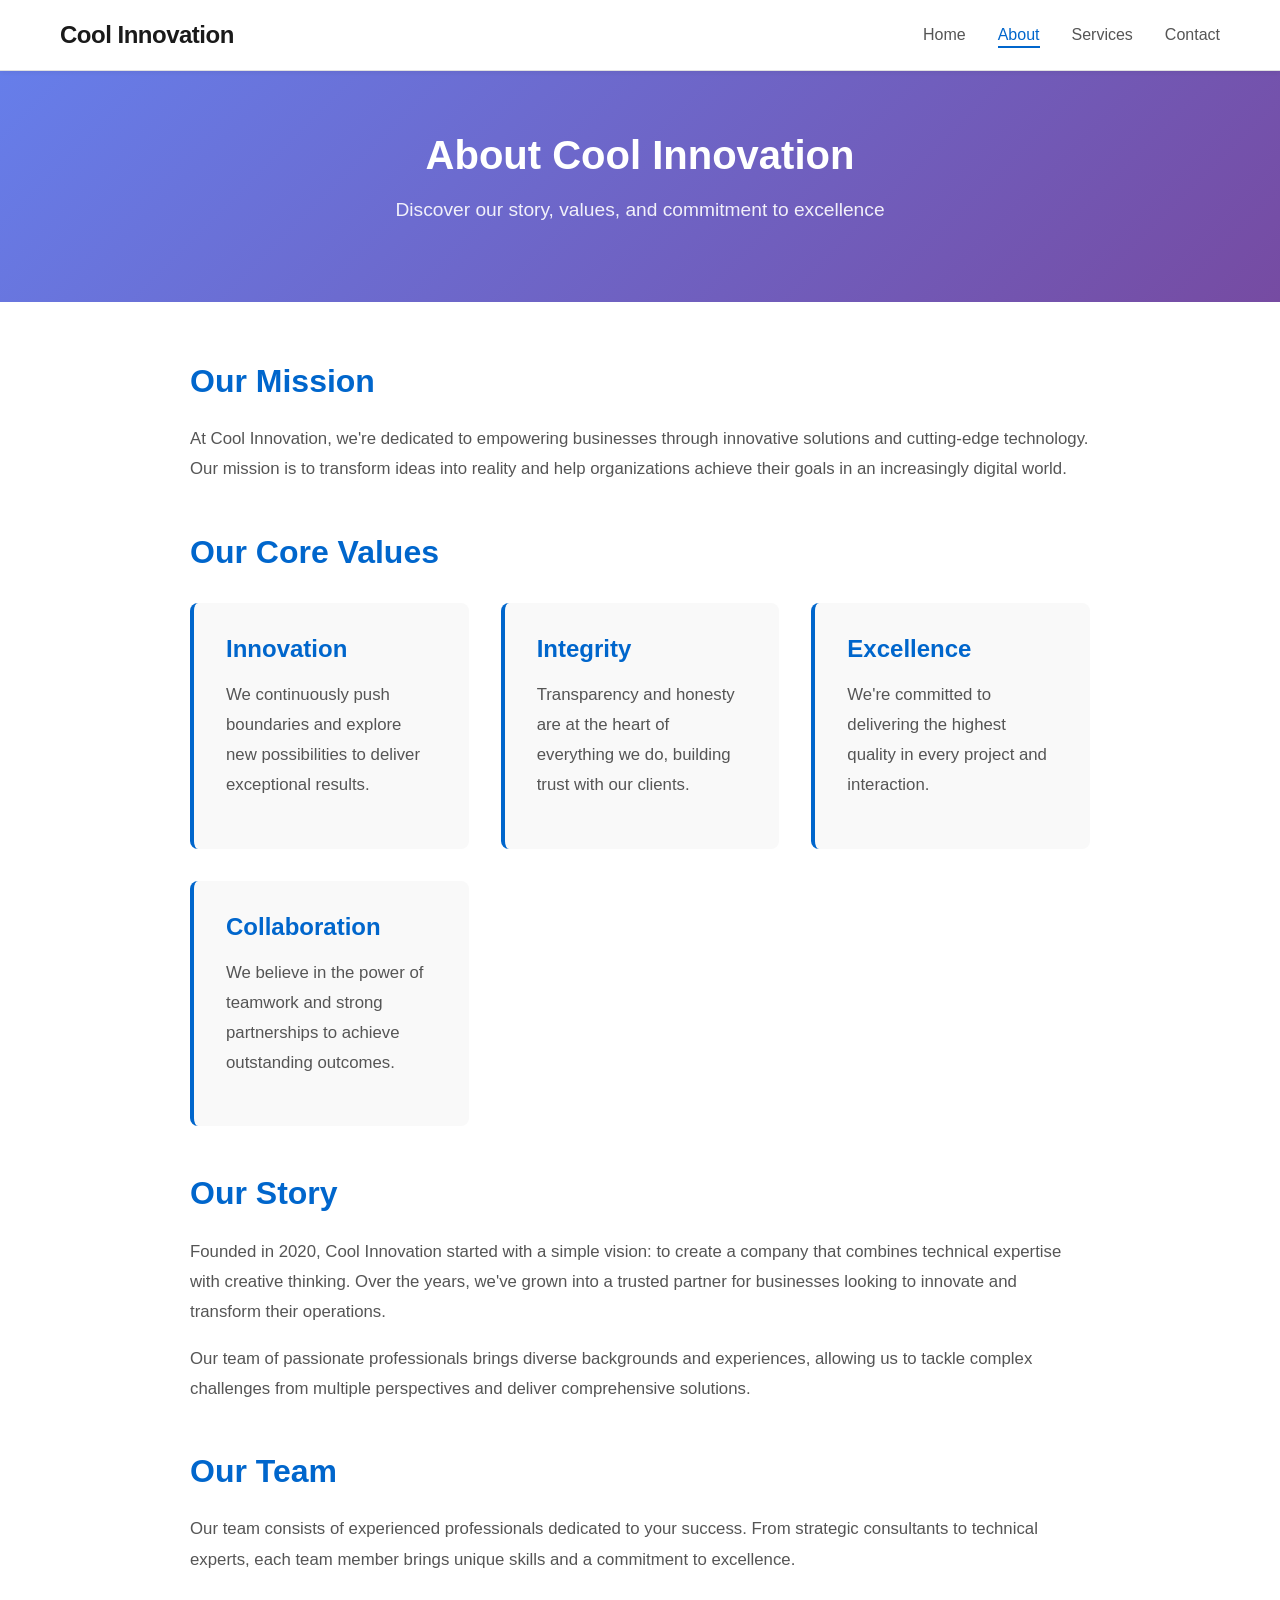
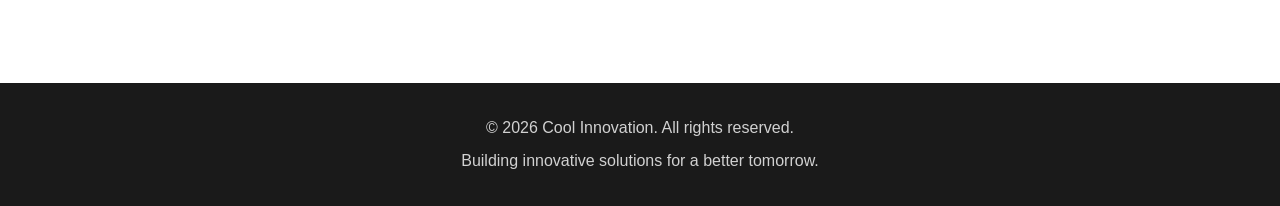
==== about.html @ 70371b1a "Initial commit: Add Cool Innovation static website" ====
<!DOCTYPE html>
<html lang="en">
<head>
    <meta charset="UTF-8">
    <meta name="viewport" content="width=device-width, initial-scale=1.0">
    <meta name="description" content="Learn more about Cool Innovation and our mission to drive business transformation">
    <title>About Us - Cool Innovation</title>
    <link rel="stylesheet" href="style.css">
</head>
<body>
    <!-- Navigation Header -->
    <header class="header">
        <nav class="navbar">
            <div class="nav-container">
                <div class="logo">
                    <a href="index.html">Cool Innovation</a>
                </div>
                <ul class="nav-links">
                    <li><a href="index.html">Home</a></li>
                    <li><a href="about.html" class="active">About</a></li>
                    <li><a href="services.html">Services</a></li>
                    <li><a href="contact.html">Contact</a></li>
                </ul>
            </div>
        </nav>
    </header>

    <!-- Main Content -->
    <main>
        <!-- Page Header -->
        <section class="page-header">
            <div class="container">
                <h1>About Cool Innovation</h1>
                <p>Discover our story, values, and commitment to excellence</p>
            </div>
        </section>

        <!-- About Content -->
        <section class="about-content">
            <div class="container">
                <!-- Mission Section -->
                <div class="about-section">
                    <h2>Our Mission</h2>
                    <p>At Cool Innovation, we're dedicated to empowering businesses through innovative solutions and cutting-edge technology. Our mission is to transform ideas into reality and help organizations achieve their goals in an increasingly digital world.</p>
                </div>

                <!-- Values Section -->
                <div class="about-section">
                    <h2>Our Core Values</h2>
                    <div class="values-grid">
                        <div class="value-item">
                            <h3>Innovation</h3>
                            <p>We continuously push boundaries and explore new possibilities to deliver exceptional results.</p>
                        </div>
                        <div class="value-item">
                            <h3>Integrity</h3>
                            <p>Transparency and honesty are at the heart of everything we do, building trust with our clients.</p>
                        </div>
                        <div class="value-item">
                            <h3>Excellence</h3>
                            <p>We're committed to delivering the highest quality in every project and interaction.</p>
                        </div>
                        <div class="value-item">
                            <h3>Collaboration</h3>
                            <p>We believe in the power of teamwork and strong partnerships to achieve outstanding outcomes.</p>
                        </div>
                    </div>
                </div>

                <!-- History Section -->
                <div class="about-section">
                    <h2>Our Story</h2>
                    <p>Founded in 2020, Cool Innovation started with a simple vision: to create a company that combines technical expertise with creative thinking. Over the years, we've grown into a trusted partner for businesses looking to innovate and transform their operations.</p>
                    <p>Our team of passionate professionals brings diverse backgrounds and experiences, allowing us to tackle complex challenges from multiple perspectives and deliver comprehensive solutions.</p>
                </div>

                <!-- Team Section -->
                <div class="about-section">
                    <h2>Our Team</h2>
                    <p>Our team consists of experienced professionals dedicated to your success. From strategic consultants to technical experts, each team member brings unique skills and a commitment to excellence.</p>
                </div>
            </div>
        </section>
    </main>

    <!-- Footer -->
    <footer class="footer">
        <div class="container">
            <p>&copy; 2026 Cool Innovation. All rights reserved.</p>
            <p>Building innovative solutions for a better tomorrow.</p>
        </div>
    </footer>
</body>
</html>
---- style.css ----
/* 
   ===================================
   Cool Innovation - Main Stylesheet
   ===================================
   A clean, minimal design for production-ready business website
   Last Updated: 2026
*/

/* ==================== */
/* 1. RESET & BASE      */
/* ==================== */

* {
    margin: 0;
    padding: 0;
    box-sizing: border-box;
}

html {
    scroll-behavior: smooth;
}

body {
    font-family: 'Segoe UI', Tahoma, Geneva, Verdana, sans-serif;
    line-height: 1.6;
    color: #333;
    background-color: #ffffff;
}

/* ==================== */
/* 2. TYPOGRAPHY        */
/* ==================== */

h1, h2, h3, h4, h5, h6 {
    font-weight: 600;
    line-height: 1.2;
    margin-bottom: 1rem;
    color: #1a1a1a;
}

h1 {
    font-size: 2.5rem;
}

h2 {
    font-size: 2rem;
}

h3 {
    font-size: 1.5rem;
}

p {
    margin-bottom: 1rem;
    color: #555;
}

a {
    color: #0066cc;
    text-decoration: none;
    transition: color 0.3s ease;
}

a:hover {
    color: #0052a3;
    text-decoration: underline;
}

/* ==================== */
/* 3. LAYOUT UTILITIES  */
/* ==================== */

.container {
    max-width: 1200px;
    margin: 0 auto;
    padding: 0 20px;
}

/* ==================== */
/* 4. HEADER & NAV      */
/* ==================== */

.header {
    background-color: #ffffff;
    border-bottom: 1px solid #e0e0e0;
    position: sticky;
    top: 0;
    z-index: 100;
    box-shadow: 0 2px 4px rgba(0, 0, 0, 0.05);
}

.navbar {
    padding: 0;
}

.nav-container {
    max-width: 1200px;
    margin: 0 auto;
    padding: 0 20px;
    display: flex;
    justify-content: space-between;
    align-items: center;
    height: 70px;
}

.logo a {
    font-size: 1.5rem;
    font-weight: 700;
    color: #1a1a1a;
    letter-spacing: -0.5px;
}

.logo a:hover {
    color: #0066cc;
    text-decoration: none;
}

.nav-links {
    display: flex;
    list-style: none;
    gap: 2rem;
}

.nav-links a {
    font-size: 1rem;
    color: #555;
    font-weight: 500;
    position: relative;
    transition: color 0.3s ease;
}

.nav-links a:hover,
.nav-links a.active {
    color: #0066cc;
}

.nav-links a.active::after {
    content: '';
    position: absolute;
    bottom: -5px;
    left: 0;
    width: 100%;
    height: 2px;
    background-color: #0066cc;
}

/* ==================== */
/* 5. HERO SECTION      */
/* ==================== */

.hero {
    background: linear-gradient(135deg, #667eea 0%, #764ba2 100%);
    color: #ffffff;
    padding: 120px 20px;
    text-align: center;
}

.hero-content h1 {
    font-size: 3rem;
    margin-bottom: 1rem;
    color: #ffffff;
}

.hero-content p {
    font-size: 1.25rem;
    margin-bottom: 2rem;
    color: rgba(255, 255, 255, 0.9);
}

/* ==================== */
/* 6. BUTTONS & CTA     */
/* ==================== */

.cta-button {
    display: inline-block;
    padding: 12px 32px;
    background-color: #0066cc;
    color: #ffffff;
    border: none;
    border-radius: 4px;
    font-size: 1rem;
    font-weight: 600;
    cursor: pointer;
    transition: all 0.3s ease;
    text-decoration: none;
}

.cta-button:hover {
    background-color: #0052a3;
    transform: translateY(-2px);
    box-shadow: 0 4px 12px rgba(0, 102, 204, 0.3);
    text-decoration: none;
}

.cta-button.secondary {
    background-color: transparent;
    border: 2px solid #0066cc;
    color: #0066cc;
}

.cta-button.secondary:hover {
    background-color: #0066cc;
    color: #ffffff;
}

.hero .cta-button {
    background-color: #ffffff;
    color: #667eea;
}

.hero .cta-button:hover {
    background-color: rgba(255, 255, 255, 0.9);
}

/* ==================== */
/* 7. MAIN CONTENT      */
/* ==================== */

main {
    min-height: calc(100vh - 70px - 200px);
}

/* ==================== */
/* 8. FEATURES SECTION  */
/* ==================== */

.features {
    padding: 80px 20px;
    background-color: #f9f9f9;
}

.features .container h2 {
    text-align: center;
    margin-bottom: 3rem;
}

.features-grid {
    display: grid;
    grid-template-columns: repeat(auto-fit, minmax(280px, 1fr));
    gap: 2rem;
}

.feature-card {
    background-color: #ffffff;
    padding: 2rem;
    border-radius: 8px;
    box-shadow: 0 2px 8px rgba(0, 0, 0, 0.1);
    transition: transform 0.3s ease, box-shadow 0.3s ease;
}

.feature-card:hover {
    transform: translateY(-4px);
    box-shadow: 0 4px 16px rgba(0, 0, 0, 0.15);
}

.feature-card h3 {
    color: #0066cc;
    margin-bottom: 1rem;
}

.feature-card p {
    color: #666;
}

/* ==================== */
/* 9. CTA SECTION       */
/* ==================== */

.cta-section {
    background: linear-gradient(135deg, #667eea 0%, #764ba2 100%);
    color: #ffffff;
    padding: 60px 20px;
    text-align: center;
}

.cta-section h2 {
    color: #ffffff;
    margin-bottom: 1rem;
}

.cta-section p {
    color: rgba(255, 255, 255, 0.9);
    margin-bottom: 2rem;
    font-size: 1.1rem;
}

/* ==================== */
/* 10. PAGE HEADER      */
/* ==================== */

.page-header {
    background: linear-gradient(135deg, #667eea 0%, #764ba2 100%);
    color: #ffffff;
    padding: 60px 20px;
    text-align: center;
}

.page-header h1 {
    color: #ffffff;
    font-size: 2.5rem;
    margin-bottom: 1rem;
}

.page-header p {
    color: rgba(255, 255, 255, 0.9);
    font-size: 1.2rem;
}

/* ==================== */
/* 11. ABOUT SECTION    */
/* ==================== */

.about-content {
    padding: 60px 20px;
}

.about-section {
    margin-bottom: 3rem;
    max-width: 900px;
    margin-left: auto;
    margin-right: auto;
}

.about-section h2 {
    color: #0066cc;
    margin-bottom: 1.5rem;
}

.about-section p {
    font-size: 1.05rem;
    line-height: 1.8;
    color: #555;
}

.values-grid {
    display: grid;
    grid-template-columns: repeat(auto-fit, minmax(250px, 1fr));
    gap: 2rem;
    margin-top: 2rem;
}

.value-item {
    background-color: #f9f9f9;
    padding: 2rem;
    border-radius: 8px;
    border-left: 4px solid #0066cc;
}

.value-item h3 {
    color: #0066cc;
    margin-bottom: 1rem;
}

/* ==================== */
/* 12. SERVICES SECTION */
/* ==================== */

.services-content {
    padding: 60px 20px;
}

.services-grid {
    display: grid;
    grid-template-columns: repeat(auto-fit, minmax(320px, 1fr));
    gap: 2rem;
    margin-bottom: 4rem;
}

.service-card {
    background-color: #ffffff;
    border: 1px solid #e0e0e0;
    padding: 2rem;
    border-radius: 8px;
    transition: all 0.3s ease;
}

.service-card:hover {
    border-color: #0066cc;
    box-shadow: 0 4px 16px rgba(0, 102, 204, 0.15);
    transform: translateY(-4px);
}

.service-icon {
    font-size: 3rem;
    margin-bottom: 1rem;
}

.service-card h3 {
    color: #0066cc;
    margin-bottom: 1rem;
}

.service-features {
    list-style: none;
    margin-top: 1rem;
    padding-top: 1rem;
    border-top: 1px solid #e0e0e0;
}

.service-features li {
    padding: 0.5rem 0;
    color: #666;
    position: relative;
    padding-left: 1.5rem;
}

.service-features li::before {
    content: '✓';
    position: absolute;
    left: 0;
    color: #0066cc;
    font-weight: bold;
}

.service-cta {
    text-align: center;
    padding: 3rem 2rem;
    background-color: #f9f9f9;
    border-radius: 8px;
}

.service-cta h2 {
    color: #1a1a1a;
    margin-bottom: 1rem;
}

.service-cta p {
    font-size: 1.1rem;
    color: #666;
    margin-bottom: 2rem;
}

/* ==================== */
/* 13. CONTACT SECTION  */
/* ==================== */

.contact-content {
    padding: 60px 20px;
}

.contact-wrapper {
    display: grid;
    grid-template-columns: 1fr 1fr;
    gap: 3rem;
    max-width: 1000px;
    margin: 0 auto;
}

.contact-info h2,
.contact-form h2 {
    color: #0066cc;
    margin-bottom: 2rem;
}

.info-block {
    margin-bottom: 2rem;
}

.info-block h3 {
    color: #1a1a1a;
    margin-bottom: 0.5rem;
    font-size: 1.1rem;
}

.info-block p {
    color: #555;
}

.info-block a {
    color: #0066cc;
}

/* ==================== */
/* 14. FORM STYLES      */
/* ==================== */

.form-group {
    margin-bottom: 1.5rem;
}

.form-group label {
    display: block;
    margin-bottom: 0.5rem;
    font-weight: 600;
    color: #333;
}

.form-group input,
.form-group textarea {
    width: 100%;
    padding: 12px;
    border: 1px solid #ddd;
    border-radius: 4px;
    font-family: inherit;
    font-size: 1rem;
    transition: border-color 0.3s ease;
}

.form-group input:focus,
.form-group textarea:focus {
    outline: none;
    border-color: #0066cc;
    box-shadow: 0 0 0 3px rgba(0, 102, 204, 0.1);
}

.form-group textarea {
    resize: vertical;
}

.form-note {
    font-size: 0.9rem;
    color: #999;
    margin-top: 1rem;
}

/* ==================== */
/* 15. FOOTER           */
/* ==================== */

.footer {
    background-color: #1a1a1a;
    color: #ffffff;
    text-align: center;
    padding: 2rem;
    margin-top: auto;
}

.footer p {
    color: rgba(255, 255, 255, 0.8);
    margin-bottom: 0.5rem;
}

.footer p:last-child {
    margin-bottom: 0;
}

/* ==================== */
/* 16. RESPONSIVE       */
/* ==================== */

@media (max-width: 768px) {
    h1 {
        font-size: 2rem;
    }

    h2 {
        font-size: 1.5rem;
    }

    .nav-links {
        gap: 1rem;
    }

    .nav-links a {
        font-size: 0.9rem;
    }

    .hero-content h1 {
        font-size: 2rem;
    }

    .hero-content p {
        font-size: 1rem;
    }

    .contact-wrapper {
        grid-template-columns: 1fr;
    }

    .page-header h1 {
        font-size: 1.8rem;
    }

    .hero {
        padding: 80px 20px;
    }

    .features,
    .services-content,
    .about-content,
    .contact-content {
        padding: 40px 20px;
    }
}

@media (max-width: 480px) {
    .nav-container {
        height: auto;
        flex-direction: column;
        gap: 1rem;
        padding: 10px 20px;
    }

    .nav-links {
        flex-wrap: wrap;
        justify-content: center;
        gap: 0.8rem;
    }

    .nav-links a {
        font-size: 0.85rem;
    }

    h1 {
        font-size: 1.5rem;
    }

    h2 {
        font-size: 1.25rem;
    }

    .hero-content h1 {
        font-size: 1.5rem;
    }

    .hero-content p {
        font-size: 0.9rem;
    }

    .features-grid,
    .services-grid,
    .values-grid {
        grid-template-columns: 1fr;
    }

    .cta-button {
        display: inline-block;
        padding: 10px 20px;
        font-size: 0.9rem;
    }
}

/* ==================== */
/* 17. ACCESSIBILITY    */
/* ==================== */

@media (prefers-reduced-motion: reduce) {
    * {
        animation-duration: 0.01ms !important;
        animation-iteration-count: 1 !important;
        transition-duration: 0.01ms !important;
    }
}

/* High contrast mode support */
@media (prefers-contrast: more) {
    .feature-card,
    .service-card {
        border: 2px solid #1a1a1a;
    }
}
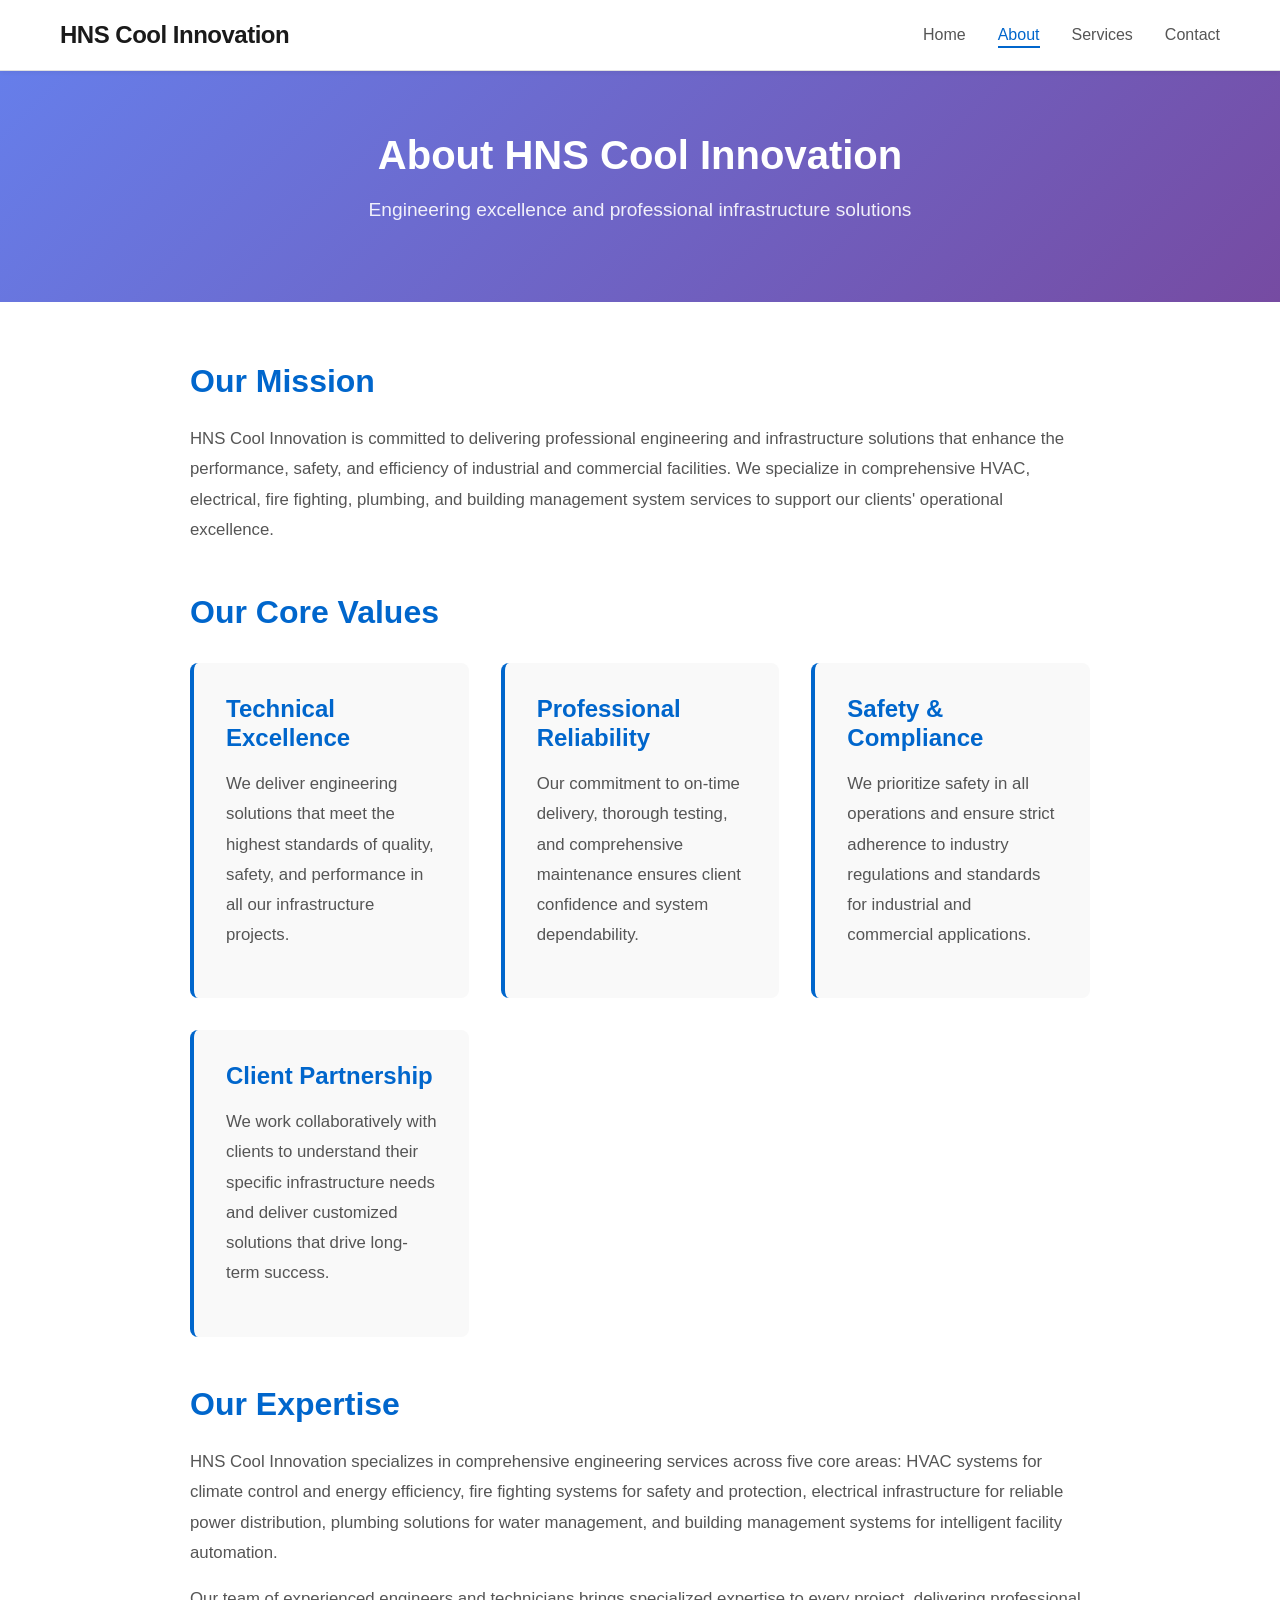
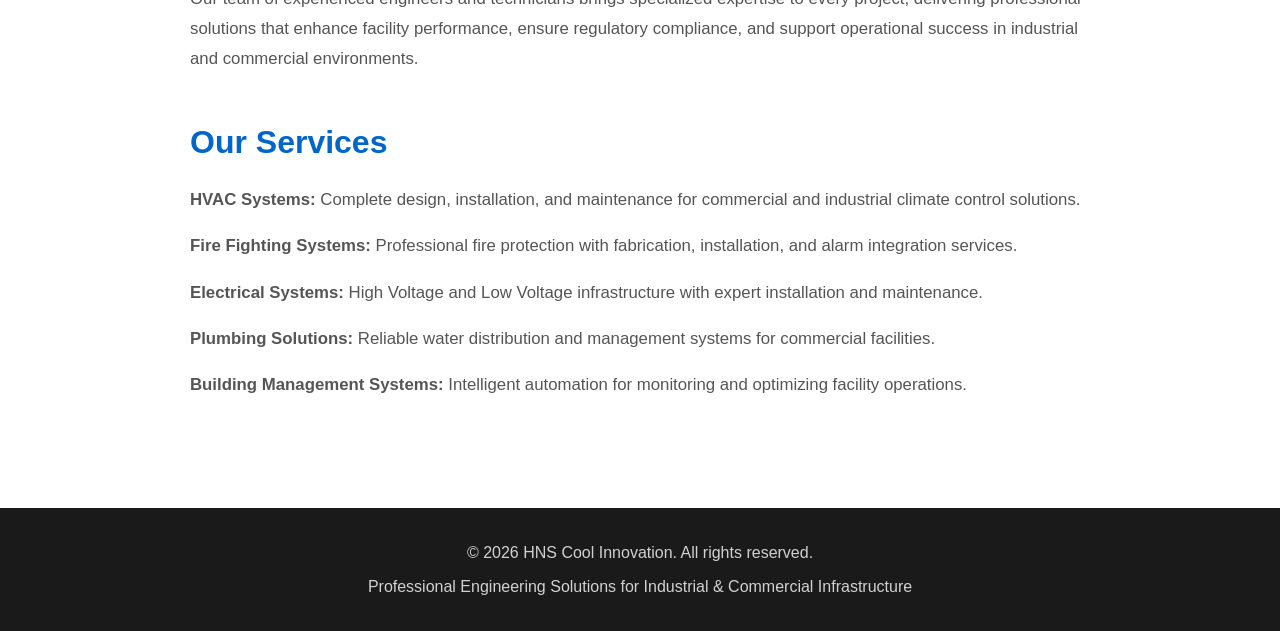
==== commit 1e7618d1: "Update: Rebrand to HNS Cool Innovation with professional engineering services - Update all pages wit" ====
--- a/about.html
+++ b/about.html
@@ -3,8 +3,8 @@
 <head>
     <meta charset="UTF-8">
     <meta name="viewport" content="width=device-width, initial-scale=1.0">
-    <meta name="description" content="Learn more about Cool Innovation and our mission to drive business transformation">
-    <title>About Us - Cool Innovation</title>
+    <meta name="description" content="Learn more about HNS Cool Innovation - Engineering expertise in HVAC, electrical, fire fighting, plumbing, and building management systems">
+    <title>About HNS Cool Innovation</title>
     <link rel="stylesheet" href="style.css">
 </head>
 <body>
@@ -13,7 +13,7 @@
         <nav class="navbar">
             <div class="nav-container">
                 <div class="logo">
-                    <a href="index.html">Cool Innovation</a>
+                    <a href="index.html">HNS Cool Innovation</a>
                 </div>
                 <ul class="nav-links">
                     <li><a href="index.html">Home</a></li>
@@ -30,8 +30,8 @@
         <!-- Page Header -->
         <section class="page-header">
             <div class="container">
-                <h1>About Cool Innovation</h1>
-                <p>Discover our story, values, and commitment to excellence</p>
+                <h1>About HNS Cool Innovation</h1>
+                <p>Engineering excellence and professional infrastructure solutions</p>
             </div>
         </section>
 
@@ -41,7 +41,7 @@
                 <!-- Mission Section -->
                 <div class="about-section">
                     <h2>Our Mission</h2>
-                    <p>At Cool Innovation, we're dedicated to empowering businesses through innovative solutions and cutting-edge technology. Our mission is to transform ideas into reality and help organizations achieve their goals in an increasingly digital world.</p>
+                    <p>HNS Cool Innovation is committed to delivering professional engineering and infrastructure solutions that enhance the performance, safety, and efficiency of industrial and commercial facilities. We specialize in comprehensive HVAC, electrical, fire fighting, plumbing, and building management system services to support our clients' operational excellence.</p>
                 </div>
 
                 <!-- Values Section -->
@@ -49,35 +49,39 @@
                     <h2>Our Core Values</h2>
                     <div class="values-grid">
                         <div class="value-item">
-                            <h3>Innovation</h3>
-                            <p>We continuously push boundaries and explore new possibilities to deliver exceptional results.</p>
+                            <h3>Technical Excellence</h3>
+                            <p>We deliver engineering solutions that meet the highest standards of quality, safety, and performance in all our infrastructure projects.</p>
                         </div>
                         <div class="value-item">
-                            <h3>Integrity</h3>
-                            <p>Transparency and honesty are at the heart of everything we do, building trust with our clients.</p>
+                            <h3>Professional Reliability</h3>
+                            <p>Our commitment to on-time delivery, thorough testing, and comprehensive maintenance ensures client confidence and system dependability.</p>
                         </div>
                         <div class="value-item">
-                            <h3>Excellence</h3>
-                            <p>We're committed to delivering the highest quality in every project and interaction.</p>
+                            <h3>Safety & Compliance</h3>
+                            <p>We prioritize safety in all operations and ensure strict adherence to industry regulations and standards for industrial and commercial applications.</p>
                         </div>
                         <div class="value-item">
-                            <h3>Collaboration</h3>
-                            <p>We believe in the power of teamwork and strong partnerships to achieve outstanding outcomes.</p>
+                            <h3>Client Partnership</h3>
+                            <p>We work collaboratively with clients to understand their specific infrastructure needs and deliver customized solutions that drive long-term success.</p>
                         </div>
                     </div>
                 </div>
 
                 <!-- History Section -->
                 <div class="about-section">
-                    <h2>Our Story</h2>
-                    <p>Founded in 2020, Cool Innovation started with a simple vision: to create a company that combines technical expertise with creative thinking. Over the years, we've grown into a trusted partner for businesses looking to innovate and transform their operations.</p>
-                    <p>Our team of passionate professionals brings diverse backgrounds and experiences, allowing us to tackle complex challenges from multiple perspectives and deliver comprehensive solutions.</p>
+                    <h2>Our Expertise</h2>
+                    <p>HNS Cool Innovation specializes in comprehensive engineering services across five core areas: HVAC systems for climate control and energy efficiency, fire fighting systems for safety and protection, electrical infrastructure for reliable power distribution, plumbing solutions for water management, and building management systems for intelligent facility automation.</p>
+                    <p>Our team of experienced engineers and technicians brings specialized expertise to every project, delivering professional solutions that enhance facility performance, ensure regulatory compliance, and support operational success in industrial and commercial environments.</p>
                 </div>
 
                 <!-- Team Section -->
                 <div class="about-section">
-                    <h2>Our Team</h2>
-                    <p>Our team consists of experienced professionals dedicated to your success. From strategic consultants to technical experts, each team member brings unique skills and a commitment to excellence.</p>
+                    <h2>Our Services</h2>
+                    <p><strong>HVAC Systems:</strong> Complete design, installation, and maintenance for commercial and industrial climate control solutions.</p>
+                    <p><strong>Fire Fighting Systems:</strong> Professional fire protection with fabrication, installation, and alarm integration services.</p>
+                    <p><strong>Electrical Systems:</strong> High Voltage and Low Voltage infrastructure with expert installation and maintenance.</p>
+                    <p><strong>Plumbing Solutions:</strong> Reliable water distribution and management systems for commercial facilities.</p>
+                    <p><strong>Building Management Systems:</strong> Intelligent automation for monitoring and optimizing facility operations.</p>
                 </div>
             </div>
         </section>
@@ -86,8 +90,8 @@
     <!-- Footer -->
     <footer class="footer">
         <div class="container">
-            <p>&copy; 2026 Cool Innovation. All rights reserved.</p>
-            <p>Building innovative solutions for a better tomorrow.</p>
+            <p>&copy; 2026 HNS Cool Innovation. All rights reserved.</p>
+            <p>Professional Engineering Solutions for Industrial & Commercial Infrastructure</p>
         </div>
     </footer>
 </body>
--- a/style.css
+++ b/style.css
@@ -260,6 +260,72 @@
 
 .feature-card p {
     color: #666;
+}
+
+/* ==================== */
+/* 8b. SERVICES PREVIEW */
+/* ==================== */
+
+.services-preview {
+    padding: 80px 20px;
+    background-color: #ffffff;
+}
+
+.services-preview .container h2 {
+    text-align: center;
+    color: #0066cc;
+    margin-bottom: 0.5rem;
+}
+
+.section-intro {
+    text-align: center;
+    color: #666;
+    font-size: 1.1rem;
+    margin-bottom: 3rem !important;
+}
+
+.services-preview-grid {
+    display: grid;
+    grid-template-columns: repeat(auto-fit, minmax(250px, 1fr));
+    gap: 1.5rem;
+    margin-bottom: 2rem;
+}
+
+.service-preview-card {
+    background-color: #f9f9f9;
+    padding: 1.5rem;
+    border-radius: 8px;
+    text-align: center;
+    border: 1px solid #e0e0e0;
+    transition: all 0.3s ease;
+}
+
+.service-preview-card:hover {
+    border-color: #0066cc;
+    transform: translateY(-4px);
+    box-shadow: 0 4px 12px rgba(0, 102, 204, 0.1);
+}
+
+.service-preview-icon {
+    font-size: 2.5rem;
+    margin-bottom: 1rem;
+}
+
+.service-preview-card h3 {
+    color: #0066cc;
+    margin-bottom: 0.5rem;
+    font-size: 1.2rem;
+}
+
+.service-preview-card p {
+    color: #666;
+    font-size: 0.95rem;
+    margin-bottom: 0;
+}
+
+.services-preview-cta {
+    text-align: center;
+    margin-top: 2rem;
 }
 
 /* ==================== */
@@ -577,9 +643,14 @@
 
     .features,
     .services-content,
+    .services-preview,
     .about-content,
     .contact-content {
         padding: 40px 20px;
+    }
+
+    .services-preview-grid {
+        grid-template-columns: repeat(auto-fit, minmax(200px, 1fr));
     }
 }
 
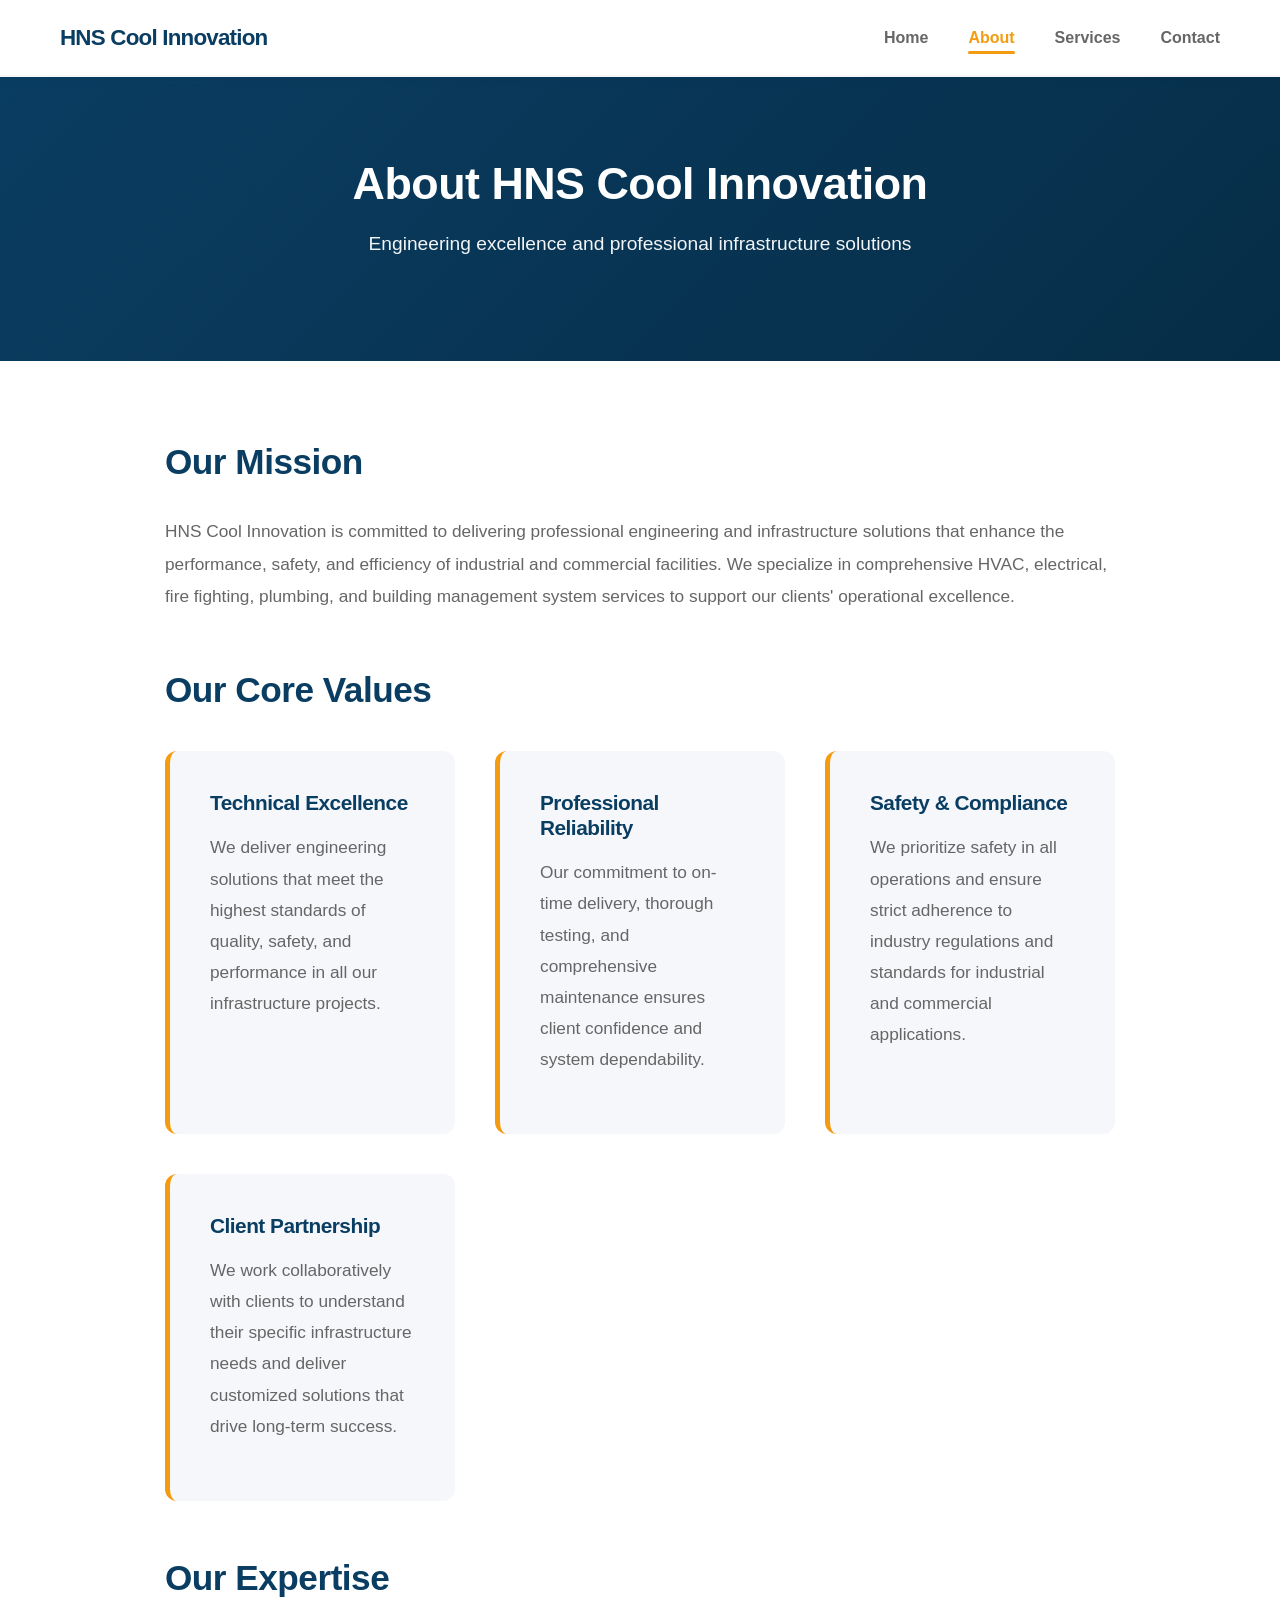
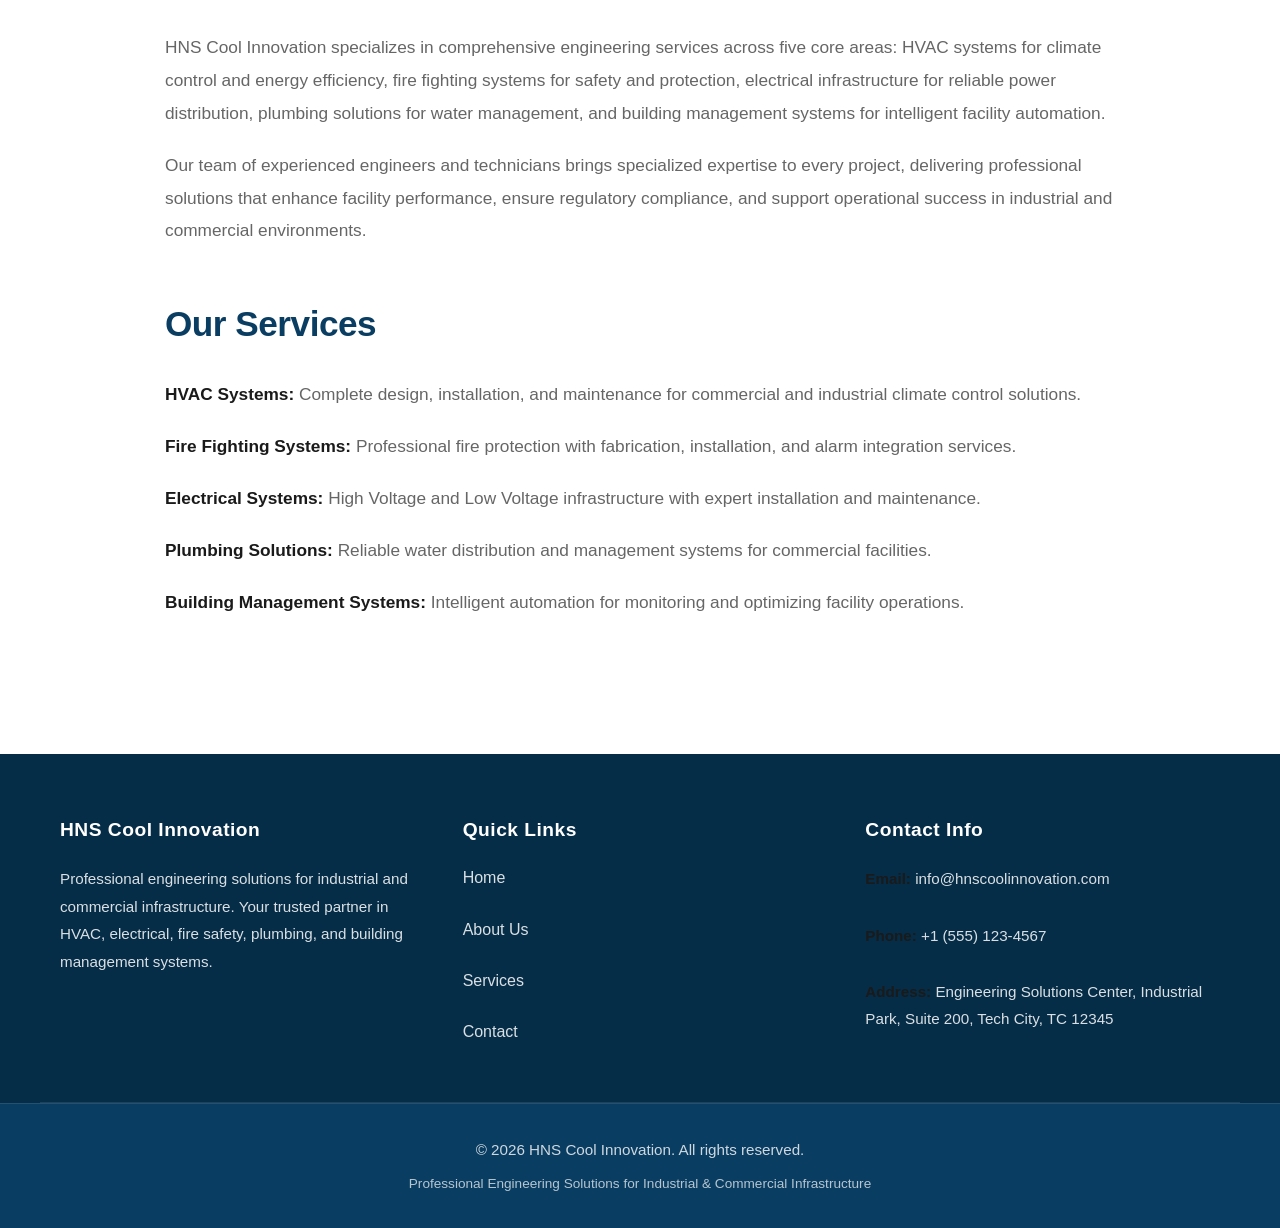
==== commit 43cc0d36: "UI/UX Polish: Transform to premium design with new color palette, improved typography, consistent ca" ====
--- a/about.html
+++ b/about.html
@@ -90,6 +90,27 @@
     <!-- Footer -->
     <footer class="footer">
         <div class="container">
+            <div class="footer-section">
+                <h3>HNS Cool Innovation</h3>
+                <p>Professional engineering solutions for industrial and commercial infrastructure. Your trusted partner in HVAC, electrical, fire safety, plumbing, and building management systems.</p>
+            </div>
+            <div class="footer-section">
+                <h3>Quick Links</h3>
+                <ul class="footer-links">
+                    <li><a href="index.html">Home</a></li>
+                    <li><a href="about.html">About Us</a></li>
+                    <li><a href="services.html">Services</a></li>
+                    <li><a href="contact.html">Contact</a></li>
+                </ul>
+            </div>
+            <div class="footer-section">
+                <h3>Contact Info</h3>
+                <p><strong>Email:</strong> <a href="mailto:info@hnscoolinnovation.com">info@hnscoolinnovation.com</a></p>
+                <p><strong>Phone:</strong> <a href="tel:+1-555-123-4567">+1 (555) 123-4567</a></p>
+                <p><strong>Address:</strong> Engineering Solutions Center, Industrial Park, Suite 200, Tech City, TC 12345</p>
+            </div>
+        </div>
+        <div class="footer-bottom">
             <p>&copy; 2026 HNS Cool Innovation. All rights reserved.</p>
             <p>Professional Engineering Solutions for Industrial & Commercial Infrastructure</p>
         </div>
--- a/style.css
+++ b/style.css
@@ -1,10 +1,37 @@
 /* 
    ===================================
-   Cool Innovation - Main Stylesheet
+   HNS Cool Innovation - Main Stylesheet
    ===================================
-   A clean, minimal design for production-ready business website
+   Premium design for professional engineering company
    Last Updated: 2026
+   
+   COLOR PALETTE:
+   - Primary: Deep Blue (#0A3D62)
+   - Secondary: Light Gray (#F5F7FA)
+   - Accent: Orange (#F39C12)
+   - Text: Dark (#1A1A1A)
+   - Muted: (#666666)
 */
+
+/* ==================== */
+/* 1. CSS VARIABLES     */
+/* ==================== */
+
+:root {
+    --primary: #0A3D62;
+    --primary-light: #0D5290;
+    --primary-dark: #062D47;
+    --secondary: #F5F7FA;
+    --accent: #F39C12;
+    --accent-dark: #E67E22;
+    --text-dark: #1A1A1A;
+    --text-muted: #666666;
+    --border-light: #E0E0E0;
+    --shadow-sm: 0 2px 8px rgba(10, 61, 98, 0.08);
+    --shadow-md: 0 4px 16px rgba(10, 61, 98, 0.12);
+    --shadow-lg: 0 8px 24px rgba(10, 61, 98, 0.15);
+    --transition: 0.3s ease;
+}
 
 /* ==================== */
 /* 1. RESET & BASE      */
@@ -23,7 +50,7 @@
 body {
     font-family: 'Segoe UI', Tahoma, Geneva, Verdana, sans-serif;
     line-height: 1.6;
-    color: #333;
+    color: var(--text-dark);
     background-color: #ffffff;
 }
 
@@ -32,38 +59,53 @@
 /* ==================== */
 
 h1, h2, h3, h4, h5, h6 {
-    font-weight: 600;
+    font-weight: 700;
     line-height: 1.2;
-    margin-bottom: 1rem;
-    color: #1a1a1a;
+    margin-bottom: 1.5rem;
+    color: var(--primary);
+    letter-spacing: -0.5px;
 }
 
 h1 {
-    font-size: 2.5rem;
+    font-size: 3rem;
+    margin-bottom: 1.5rem;
 }
 
 h2 {
-    font-size: 2rem;
+    font-size: 2.2rem;
+    margin-bottom: 2rem;
 }
 
 h3 {
     font-size: 1.5rem;
+    margin-bottom: 1rem;
+    color: var(--primary);
+}
+
+h4 {
+    font-size: 1.25rem;
 }
 
 p {
-    margin-bottom: 1rem;
-    color: #555;
+    margin-bottom: 1.2rem;
+    color: var(--text-muted);
+    line-height: 1.8;
+}
+
+strong {
+    color: var(--text-dark);
+    font-weight: 600;
 }
 
 a {
-    color: #0066cc;
+    color: var(--primary);
     text-decoration: none;
-    transition: color 0.3s ease;
+    transition: color var(--transition);
 }
 
 a:hover {
-    color: #0052a3;
-    text-decoration: underline;
+    color: var(--accent);
+    text-decoration: none;
 }
 
 /* ==================== */
@@ -82,11 +124,11 @@
 
 .header {
     background-color: #ffffff;
-    border-bottom: 1px solid #e0e0e0;
+    border-bottom: 2px solid var(--secondary);
     position: sticky;
     top: 0;
     z-index: 100;
-    box-shadow: 0 2px 4px rgba(0, 0, 0, 0.05);
+    box-shadow: var(--shadow-sm);
 }
 
 .navbar {
@@ -100,48 +142,52 @@
     display: flex;
     justify-content: space-between;
     align-items: center;
-    height: 70px;
+    height: 75px;
+    gap: 2rem;
 }
 
 .logo a {
-    font-size: 1.5rem;
-    font-weight: 700;
-    color: #1a1a1a;
-    letter-spacing: -0.5px;
+    font-size: 1.4rem;
+    font-weight: 800;
+    color: var(--primary);
+    letter-spacing: -0.8px;
+    transition: color var(--transition);
 }
 
 .logo a:hover {
-    color: #0066cc;
+    color: var(--accent);
     text-decoration: none;
 }
 
 .nav-links {
     display: flex;
     list-style: none;
-    gap: 2rem;
+    gap: 2.5rem;
+    margin: 0;
 }
 
 .nav-links a {
     font-size: 1rem;
-    color: #555;
-    font-weight: 500;
+    color: var(--text-muted);
+    font-weight: 600;
     position: relative;
-    transition: color 0.3s ease;
+    transition: color var(--transition);
 }
 
 .nav-links a:hover,
 .nav-links a.active {
-    color: #0066cc;
+    color: var(--accent);
 }
 
 .nav-links a.active::after {
     content: '';
     position: absolute;
-    bottom: -5px;
+    bottom: -8px;
     left: 0;
     width: 100%;
-    height: 2px;
-    background-color: #0066cc;
+    height: 3px;
+    background-color: var(--accent);
+    border-radius: 2px;
 }
 
 /* ==================== */
@@ -149,22 +195,45 @@
 /* ==================== */
 
 .hero {
-    background: linear-gradient(135deg, #667eea 0%, #764ba2 100%);
+    background: linear-gradient(135deg, var(--primary) 0%, var(--primary-dark) 100%);
     color: #ffffff;
-    padding: 120px 20px;
-    text-align: center;
+    padding: 140px 20px;
+    text-align: center;
+    position: relative;
+    overflow: hidden;
+}
+
+.hero::before {
+    content: '';
+    position: absolute;
+    top: 0;
+    left: 0;
+    right: 0;
+    bottom: 0;
+    background: url('data:image/svg+xml,<svg xmlns="http://www.w3.org/2000/svg" viewBox="0 0 1200 600"><defs><pattern id="grid" width="40" height="40" patternUnits="userSpaceOnUse"><path d="M 40 0 L 0 0 0 40" fill="none" stroke="rgba(255,255,255,0.05)" stroke-width="1"/></pattern></defs><rect width="1200" height="600" fill="url(%23grid)"/></svg>');
+    pointer-events: none;
+}
+
+.hero-content {
+    position: relative;
+    z-index: 1;
+    max-width: 900px;
+    margin: 0 auto;
 }
 
 .hero-content h1 {
-    font-size: 3rem;
-    margin-bottom: 1rem;
+    font-size: 3.2rem;
+    margin-bottom: 1.5rem;
     color: #ffffff;
+    font-weight: 800;
+    line-height: 1.3;
 }
 
 .hero-content p {
-    font-size: 1.25rem;
-    margin-bottom: 2rem;
-    color: rgba(255, 255, 255, 0.9);
+    font-size: 1.3rem;
+    margin-bottom: 2.5rem;
+    color: rgba(255, 255, 255, 0.95);
+    line-height: 1.8;
 }
 
 /* ==================== */
@@ -173,43 +242,72 @@
 
 .cta-button {
     display: inline-block;
-    padding: 12px 32px;
-    background-color: #0066cc;
+    padding: 16px 40px;
+    background-color: var(--accent);
     color: #ffffff;
-    border: none;
-    border-radius: 4px;
-    font-size: 1rem;
-    font-weight: 600;
+    border: 2px solid var(--accent);
+    border-radius: 8px;
+    font-size: 1.05rem;
+    font-weight: 700;
     cursor: pointer;
-    transition: all 0.3s ease;
+    transition: all var(--transition);
     text-decoration: none;
+    letter-spacing: 0.5px;
 }
 
 .cta-button:hover {
-    background-color: #0052a3;
-    transform: translateY(-2px);
-    box-shadow: 0 4px 12px rgba(0, 102, 204, 0.3);
+    background-color: var(--accent-dark);
+    border-color: var(--accent-dark);
+    transform: translateY(-3px);
+    box-shadow: 0 8px 20px rgba(243, 156, 18, 0.3);
     text-decoration: none;
 }
 
 .cta-button.secondary {
     background-color: transparent;
-    border: 2px solid #0066cc;
-    color: #0066cc;
+    border: 2px solid var(--primary);
+    color: var(--primary);
+    padding: 14px 38px;
 }
 
 .cta-button.secondary:hover {
-    background-color: #0066cc;
+    background-color: var(--primary);
     color: #ffffff;
+    border-color: var(--primary);
+    box-shadow: 0 8px 20px rgba(10, 61, 98, 0.3);
 }
 
 .hero .cta-button {
     background-color: #ffffff;
-    color: #667eea;
+    color: var(--primary);
+    border-color: #ffffff;
+    font-weight: 800;
 }
 
 .hero .cta-button:hover {
-    background-color: rgba(255, 255, 255, 0.9);
+    background-color: rgba(255, 255, 255, 0.95);
+    box-shadow: 0 8px 20px rgba(255, 255, 255, 0.3);
+}
+
+.cta-button.primary {
+    background-color: var(--accent);
+    color: #ffffff;
+    border-color: var(--accent);
+}
+
+.cta-button.primary:hover {
+    background-color: var(--accent-dark);
+    border-color: var(--accent-dark);
+    box-shadow: 0 8px 20px rgba(243, 156, 18, 0.35);
+}
+
+/* Hero buttons container */
+.hero-buttons {
+    display: flex;
+    gap: 2rem;
+    justify-content: center;
+    flex-wrap: wrap;
+    margin-top: 3rem;
 }
 
 /* ==================== */
@@ -225,107 +323,214 @@
 /* ==================== */
 
 .features {
-    padding: 80px 20px;
-    background-color: #f9f9f9;
+    padding: 100px 20px;
+    background-color: var(--secondary);
 }
 
 .features .container h2 {
     text-align: center;
-    margin-bottom: 3rem;
+    margin-bottom: 3.5rem;
+    color: var(--primary);
 }
 
 .features-grid {
     display: grid;
-    grid-template-columns: repeat(auto-fit, minmax(280px, 1fr));
-    gap: 2rem;
+    grid-template-columns: repeat(auto-fit, minmax(300px, 1fr));
+    gap: 2.5rem;
 }
 
 .feature-card {
     background-color: #ffffff;
-    padding: 2rem;
-    border-radius: 8px;
-    box-shadow: 0 2px 8px rgba(0, 0, 0, 0.1);
-    transition: transform 0.3s ease, box-shadow 0.3s ease;
+    padding: 2.5rem;
+    border-radius: 12px;
+    box-shadow: var(--shadow-md);
+    transition: all var(--transition);
+    border: 1px solid var(--border-light);
 }
 
 .feature-card:hover {
-    transform: translateY(-4px);
-    box-shadow: 0 4px 16px rgba(0, 0, 0, 0.15);
+    transform: translateY(-8px);
+    box-shadow: var(--shadow-lg);
+    border-color: var(--accent);
 }
 
 .feature-card h3 {
-    color: #0066cc;
+    color: var(--primary);
+    margin-bottom: 1.2rem;
+    font-size: 1.5rem;
+}
+
+.feature-card p {
+    color: var(--text-muted);
+    line-height: 1.8;
+}
+
+/* ==================== */
+/* 8b. TRUST SECTION    */
+/* ==================== */
+
+.trust-section {
+    padding: 100px 20px;
+    background-color: #ffffff;
+    border-top: 3px solid var(--accent);
+}
+
+.trust-section .container h2 {
+    text-align: center;
+    color: var(--primary);
+    margin-bottom: 3.5rem;
+}
+
+.trust-grid {
+    display: grid;
+    grid-template-columns: repeat(auto-fit, minmax(280px, 1fr));
+    gap: 2.5rem;
+}
+
+.trust-card {
+    background-color: #ffffff;
+    padding: 2.5rem;
+    border-radius: 12px;
+    border: 2px solid var(--border-light);
+    transition: all var(--transition);
+    text-align: center;
+}
+
+.trust-card:hover {
+    border-color: var(--accent);
+    transform: translateY(-8px);
+    box-shadow: var(--shadow-lg);
+}
+
+.trust-icon {
+    font-size: 3.5rem;
+    margin-bottom: 1.5rem;
+    display: block;
+}
+
+.trust-card h3 {
+    color: var(--primary);
     margin-bottom: 1rem;
-}
-
-.feature-card p {
-    color: #666;
-}
-
-/* ==================== */
-/* 8b. SERVICES PREVIEW */
-/* ==================== */
+    font-size: 1.4rem;
+}
+
+.trust-card p {
+    color: var(--text-muted);
+    font-size: 0.95rem;
+    line-height: 1.8;
+}
+
+/* ==================== */
+/* 8c. STATS SECTION    */
+/* ==================== */
+
+.stats-section {
+    padding: 100px 20px;
+    background: linear-gradient(135deg, var(--primary) 0%, var(--primary-light) 100%);
+}
+
+.stats-grid {
+    display: grid;
+    grid-template-columns: repeat(auto-fit, minmax(280px, 1fr));
+    gap: 2.5rem;
+    max-width: 1100px;
+    margin: 0 auto;
+}
+
+.stat-card {
+    background-color: rgba(255, 255, 255, 0.95);
+    padding: 3rem 2rem;
+    border-radius: 12px;
+    text-align: center;
+    border: 1px solid rgba(255, 255, 255, 0.2);
+    transition: all var(--transition);
+}
+
+.stat-card:hover {
+    border-color: var(--accent);
+    box-shadow: 0 10px 30px rgba(10, 61, 98, 0.3);
+    transform: translateY(-6px);
+    background-color: #ffffff;
+}
+
+.stat-number {
+    font-size: 3.5rem;
+    font-weight: 900;
+    color: var(--accent);
+    margin-bottom: 1rem;
+    display: block;
+}
+
+.stat-label {
+    font-size: 1.2rem;
+    color: var(--primary);
+    font-weight: 700;
+    letter-spacing: 0.5px;
+}
 
 .services-preview {
-    padding: 80px 20px;
-    background-color: #ffffff;
+    padding: 100px 20px;
+    background-color: var(--secondary);
 }
 
 .services-preview .container h2 {
     text-align: center;
-    color: #0066cc;
-    margin-bottom: 0.5rem;
+    color: var(--primary);
+    margin-bottom: 0.8rem;
 }
 
 .section-intro {
     text-align: center;
-    color: #666;
-    font-size: 1.1rem;
-    margin-bottom: 3rem !important;
+    color: var(--text-muted);
+    font-size: 1.15rem;
+    margin-bottom: 3.5rem !important;
+    font-weight: 500;
 }
 
 .services-preview-grid {
     display: grid;
-    grid-template-columns: repeat(auto-fit, minmax(250px, 1fr));
-    gap: 1.5rem;
-    margin-bottom: 2rem;
+    grid-template-columns: repeat(auto-fit, minmax(260px, 1fr));
+    gap: 2rem;
+    margin-bottom: 3rem;
 }
 
 .service-preview-card {
-    background-color: #f9f9f9;
-    padding: 1.5rem;
-    border-radius: 8px;
-    text-align: center;
-    border: 1px solid #e0e0e0;
-    transition: all 0.3s ease;
+    background-color: #ffffff;
+    padding: 2rem;
+    border-radius: 12px;
+    text-align: center;
+    border: 2px solid var(--border-light);
+    transition: all var(--transition);
 }
 
 .service-preview-card:hover {
-    border-color: #0066cc;
-    transform: translateY(-4px);
-    box-shadow: 0 4px 12px rgba(0, 102, 204, 0.1);
+    border-color: var(--accent);
+    transform: translateY(-6px);
+    box-shadow: var(--shadow-lg);
 }
 
 .service-preview-icon {
-    font-size: 2.5rem;
-    margin-bottom: 1rem;
+    font-size: 3rem;
+    margin-bottom: 1.2rem;
+    display: block;
 }
 
 .service-preview-card h3 {
-    color: #0066cc;
-    margin-bottom: 0.5rem;
-    font-size: 1.2rem;
+    color: var(--primary);
+    margin-bottom: 0.8rem;
+    font-size: 1.3rem;
 }
 
 .service-preview-card p {
-    color: #666;
+    color: var(--text-muted);
     font-size: 0.95rem;
     margin-bottom: 0;
+    line-height: 1.7;
 }
 
 .services-preview-cta {
     text-align: center;
-    margin-top: 2rem;
+    margin-top: 2.5rem;
 }
 
 /* ==================== */
@@ -333,21 +538,23 @@
 /* ==================== */
 
 .cta-section {
-    background: linear-gradient(135deg, #667eea 0%, #764ba2 100%);
+    background: linear-gradient(135deg, var(--primary) 0%, var(--primary-dark) 100%);
     color: #ffffff;
-    padding: 60px 20px;
+    padding: 80px 20px;
     text-align: center;
 }
 
 .cta-section h2 {
     color: #ffffff;
     margin-bottom: 1rem;
+    font-weight: 800;
 }
 
 .cta-section p {
-    color: rgba(255, 255, 255, 0.9);
-    margin-bottom: 2rem;
-    font-size: 1.1rem;
+    color: rgba(255, 255, 255, 0.95);
+    margin-bottom: 2.5rem;
+    font-size: 1.15rem;
+    line-height: 1.8;
 }
 
 /* ==================== */
@@ -355,21 +562,23 @@
 /* ==================== */
 
 .page-header {
-    background: linear-gradient(135deg, #667eea 0%, #764ba2 100%);
+    background: linear-gradient(135deg, var(--primary) 0%, var(--primary-dark) 100%);
     color: #ffffff;
-    padding: 60px 20px;
+    padding: 80px 20px;
     text-align: center;
 }
 
 .page-header h1 {
     color: #ffffff;
-    font-size: 2.5rem;
+    font-size: 2.8rem;
     margin-bottom: 1rem;
+    font-weight: 800;
 }
 
 .page-header p {
-    color: rgba(255, 255, 255, 0.9);
+    color: rgba(255, 255, 255, 0.95);
     font-size: 1.2rem;
+    line-height: 1.8;
 }
 
 /* ==================== */
@@ -377,44 +586,58 @@
 /* ==================== */
 
 .about-content {
-    padding: 60px 20px;
+    padding: 80px 20px;
+    background-color: #ffffff;
 }
 
 .about-section {
-    margin-bottom: 3rem;
-    max-width: 900px;
+    margin-bottom: 3.5rem;
+    max-width: 950px;
     margin-left: auto;
     margin-right: auto;
 }
 
 .about-section h2 {
-    color: #0066cc;
-    margin-bottom: 1.5rem;
+    color: var(--primary);
+    margin-bottom: 2rem;
+    font-size: 2.2rem;
 }
 
 .about-section p {
-    font-size: 1.05rem;
-    line-height: 1.8;
-    color: #555;
+    font-size: 1.08rem;
+    line-height: 1.9;
+    color: var(--text-muted);
 }
 
 .values-grid {
     display: grid;
-    grid-template-columns: repeat(auto-fit, minmax(250px, 1fr));
-    gap: 2rem;
-    margin-top: 2rem;
+    grid-template-columns: repeat(auto-fit, minmax(260px, 1fr));
+    gap: 2.5rem;
+    margin-top: 2.5rem;
 }
 
 .value-item {
-    background-color: #f9f9f9;
-    padding: 2rem;
-    border-radius: 8px;
-    border-left: 4px solid #0066cc;
+    background-color: var(--secondary);
+    padding: 2.5rem;
+    border-radius: 12px;
+    border-left: 5px solid var(--accent);
+    transition: all var(--transition);
+}
+
+.value-item:hover {
+    transform: translateY(-4px);
+    box-shadow: var(--shadow-md);
 }
 
 .value-item h3 {
-    color: #0066cc;
+    color: var(--primary);
     margin-bottom: 1rem;
+    font-size: 1.3rem;
+}
+
+.value-item p {
+    color: var(--text-muted);
+    line-height: 1.8;
 }
 
 /* ==================== */
@@ -422,118 +645,161 @@
 /* ==================== */
 
 .services-content {
-    padding: 60px 20px;
+    padding: 80px 20px;
+    background-color: var(--secondary);
 }
 
 .services-grid {
     display: grid;
-    grid-template-columns: repeat(auto-fit, minmax(320px, 1fr));
-    gap: 2rem;
+    grid-template-columns: repeat(auto-fit, minmax(340px, 1fr));
+    gap: 2.5rem;
     margin-bottom: 4rem;
 }
 
 .service-card {
     background-color: #ffffff;
-    border: 1px solid #e0e0e0;
-    padding: 2rem;
-    border-radius: 8px;
-    transition: all 0.3s ease;
+    border: 2px solid var(--border-light);
+    padding: 2.5rem;
+    border-radius: 12px;
+    transition: all var(--transition);
 }
 
 .service-card:hover {
-    border-color: #0066cc;
-    box-shadow: 0 4px 16px rgba(0, 102, 204, 0.15);
-    transform: translateY(-4px);
+    border-color: var(--accent);
+    box-shadow: var(--shadow-lg);
+    transform: translateY(-8px);
 }
 
 .service-icon {
-    font-size: 3rem;
-    margin-bottom: 1rem;
+    font-size: 3.5rem;
+    margin-bottom: 1.5rem;
+    display: block;
 }
 
 .service-card h3 {
-    color: #0066cc;
-    margin-bottom: 1rem;
+    color: var(--primary);
+    margin-bottom: 1.2rem;
+    font-size: 1.4rem;
 }
 
 .service-features {
     list-style: none;
-    margin-top: 1rem;
-    padding-top: 1rem;
-    border-top: 1px solid #e0e0e0;
+    margin-top: 1.5rem;
+    padding-top: 1.5rem;
+    border-top: 2px solid var(--border-light);
 }
 
 .service-features li {
-    padding: 0.5rem 0;
-    color: #666;
+    padding: 0.7rem 0;
+    color: var(--text-muted);
     position: relative;
-    padding-left: 1.5rem;
+    padding-left: 1.8rem;
+    font-size: 0.95rem;
 }
 
 .service-features li::before {
     content: '✓';
     position: absolute;
     left: 0;
-    color: #0066cc;
+    color: var(--accent);
     font-weight: bold;
+    font-size: 1.2rem;
 }
 
 .service-cta {
     text-align: center;
-    padding: 3rem 2rem;
-    background-color: #f9f9f9;
-    border-radius: 8px;
+    padding: 3.5rem 2rem;
+    background-color: #ffffff;
+    border-radius: 12px;
+    border: 2px solid var(--border-light);
 }
 
 .service-cta h2 {
-    color: #1a1a1a;
+    color: var(--primary);
     margin-bottom: 1rem;
+    font-size: 2rem;
 }
 
 .service-cta p {
     font-size: 1.1rem;
-    color: #666;
+    color: var(--text-muted);
+    margin-bottom: 2.5rem;
+}
+
+/* ==================== */
+/* 13. CONTACT SECTION  */
+/* ==================== */
+
+.contact-content {
+    padding: 80px 20px;
+    background-color: #ffffff;
+}
+
+.contact-intro {
+    max-width: 800px;
+    margin: 0 auto 3.5rem;
+    text-align: center;
+}
+
+.contact-intro h2 {
+    color: var(--primary);
     margin-bottom: 2rem;
-}
-
-/* ==================== */
-/* 13. CONTACT SECTION  */
-/* ==================== */
-
-.contact-content {
-    padding: 60px 20px;
+    font-size: 2.2rem;
+}
+
+.contact-intro p {
+    font-size: 1.08rem;
+    line-height: 1.9;
+    color: var(--text-muted);
 }
 
 .contact-wrapper {
     display: grid;
     grid-template-columns: 1fr 1fr;
-    gap: 3rem;
-    max-width: 1000px;
+    gap: 3.5rem;
+    max-width: 1100px;
     margin: 0 auto;
 }
 
 .contact-info h2,
 .contact-form h2 {
-    color: #0066cc;
-    margin-bottom: 2rem;
+    color: var(--primary);
+    margin-bottom: 2.5rem;
+    font-size: 1.6rem;
 }
 
 .info-block {
-    margin-bottom: 2rem;
+    margin-bottom: 2.5rem;
+    padding-bottom: 2.5rem;
+    border-bottom: 2px solid var(--border-light);
+}
+
+.info-block:last-child {
+    border-bottom: none;
+    margin-bottom: 0;
+    padding-bottom: 0;
 }
 
 .info-block h3 {
-    color: #1a1a1a;
-    margin-bottom: 0.5rem;
-    font-size: 1.1rem;
+    color: var(--primary);
+    margin-bottom: 0.8rem;
+    font-size: 1.2rem;
+    font-weight: 700;
 }
 
 .info-block p {
-    color: #555;
+    color: var(--text-muted);
+    line-height: 1.8;
 }
 
 .info-block a {
-    color: #0066cc;
+    color: var(--accent);
+    font-weight: 600;
+    transition: color var(--transition);
+}
+
+.info-block a:hover {
+    color: var(--accent-dark);
 }
 
 /* ==================== */
@@ -541,42 +807,45 @@
 /* ==================== */
 
 .form-group {
-    margin-bottom: 1.5rem;
+    margin-bottom: 1.8rem;
 }
 
 .form-group label {
     display: block;
-    margin-bottom: 0.5rem;
-    font-weight: 600;
-    color: #333;
+    margin-bottom: 0.7rem;
+    font-weight: 700;
+    color: var(--primary);
+    font-size: 0.95rem;
 }
 
 .form-group input,
 .form-group textarea {
     width: 100%;
-    padding: 12px;
-    border: 1px solid #ddd;
-    border-radius: 4px;
+    padding: 14px;
+    border: 2px solid var(--border-light);
+    border-radius: 8px;
     font-family: inherit;
     font-size: 1rem;
-    transition: border-color 0.3s ease;
+    transition: all var(--transition);
 }
 
 .form-group input:focus,
 .form-group textarea:focus {
     outline: none;
-    border-color: #0066cc;
-    box-shadow: 0 0 0 3px rgba(0, 102, 204, 0.1);
+    border-color: var(--accent);
+    box-shadow: 0 0 0 4px rgba(243, 156, 18, 0.1);
 }
 
 .form-group textarea {
     resize: vertical;
+    min-height: 120px;
 }
 
 .form-note {
     font-size: 0.9rem;
-    color: #999;
+    color: var(--text-muted);
     margin-top: 1rem;
+    font-style: italic;
 }
 
 /* ==================== */
@@ -584,25 +853,101 @@
 /* ==================== */
 
 .footer {
-    background-color: #1a1a1a;
+    background-color: var(--primary-dark);
     color: #ffffff;
-    text-align: center;
-    padding: 2rem;
+    padding: 0;
     margin-top: auto;
 }
 
-.footer p {
+.footer .container {
+    display: grid;
+    grid-template-columns: repeat(auto-fit, minmax(250px, 1fr));
+    gap: 3rem;
+    padding: 4rem 20px 2rem;
+    border-bottom: 1px solid rgba(255, 255, 255, 0.1);
+}
+
+.footer-section {
+    display: flex;
+    flex-direction: column;
+}
+
+.footer-section h3 {
+    color: #ffffff;
+    font-size: 1.2rem;
+    margin-bottom: 1.5rem;
+    font-weight: 800;
+    letter-spacing: 0.5px;
+}
+
+.footer-section p {
+    color: rgba(255, 255, 255, 0.85);
+    font-size: 0.95rem;
+    line-height: 1.8;
+    margin-bottom: 1rem;
+}
+
+.footer-section a {
+    color: rgba(255, 255, 255, 0.85);
+    transition: color var(--transition);
+    display: inline-block;
+    margin-bottom: 0.8rem;
+    font-weight: 500;
+}
+
+.footer-section a:hover {
+    color: var(--accent);
+    text-decoration: none;
+}
+
+.footer-links {
+    list-style: none;
+}
+
+.footer-links li {
+    margin-bottom: 0.8rem;
+}
+
+.footer-bottom {
+    text-align: center;
+    padding: 2rem 20px;
+    border-top: 1px solid rgba(255, 255, 255, 0.1);
+    background-color: var(--primary);
+}
+
+.footer-bottom p {
     color: rgba(255, 255, 255, 0.8);
     margin-bottom: 0.5rem;
-}
-
-.footer p:last-child {
+    font-size: 0.95rem;
+}
+
+.footer-bottom p:last-child {
     margin-bottom: 0;
+    font-size: 0.85rem;
+    color: rgba(255, 255, 255, 0.7);
 }
 
 /* ==================== */
 /* 16. RESPONSIVE       */
 /* ==================== */
+
+@media (max-width: 1024px) {
+    h1 {
+        font-size: 2.5rem;
+    }
+
+    h2 {
+        font-size: 2rem;
+    }
+
+    .hero-content h1 {
+        font-size: 2.8rem;
+    }
+
+    .page-header h1 {
+        font-size: 2.4rem;
+    }
+}
 
 @media (max-width: 768px) {
     h1 {
@@ -610,23 +955,49 @@
     }
 
     h2 {
-        font-size: 1.5rem;
+        font-size: 1.6rem;
+    }
+
+    h3 {
+        font-size: 1.3rem;
+    }
+
+    .nav-container {
+        height: auto;
+        gap: 1rem;
+        padding: 12px 20px;
     }
 
     .nav-links {
-        gap: 1rem;
+        gap: 1.2rem;
+        flex-wrap: wrap;
+        justify-content: center;
     }
 
     .nav-links a {
         font-size: 0.9rem;
     }
 
+    .hero {
+        padding: 100px 20px;
+    }
+
     .hero-content h1 {
         font-size: 2rem;
     }
 
     .hero-content p {
-        font-size: 1rem;
+        font-size: 1.1rem;
+    }
+
+    .hero-buttons {
+        gap: 1.2rem;
+        margin-top: 2rem;
+    }
+
+    .cta-button {
+        padding: 13px 32px;
+        font-size: 0.95rem;
     }
 
     .contact-wrapper {
@@ -634,70 +1005,151 @@
     }
 
     .page-header h1 {
-        font-size: 1.8rem;
-    }
-
-    .hero {
-        padding: 80px 20px;
+        font-size: 2rem;
+    }
+
+    .page-header p {
+        font-size: 1.1rem;
     }
 
     .features,
     .services-content,
     .services-preview,
+    .stats-section,
+    .trust-section,
+    .about-content,
+    .contact-content,
+    .cta-section {
+        padding: 60px 20px;
+    }
+
+    .services-preview-grid {
+        grid-template-columns: repeat(auto-fit, minmax(200px, 1fr));
+    }
+
+    .trust-grid {
+        grid-template-columns: repeat(auto-fit, minmax(200px, 1fr));
+        gap: 1.5rem;
+    }
+
+    .stats-grid {
+        grid-template-columns: repeat(2, 1fr);
+        gap: 1.5rem;
+    }
+
+    .stat-number {
+        font-size: 2.8rem;
+    }
+
+    .footer .container {
+        grid-template-columns: repeat(2, 1fr);
+        gap: 2rem;
+        padding: 3rem 20px 1rem;
+    }
+}
+
+@media (max-width: 480px) {
+    .nav-container {
+        flex-direction: column;
+        gap: 0.8rem;
+        padding: 10px 20px;
+    }
+
+    .nav-links {
+        flex-wrap: wrap;
+        justify-content: center;
+        gap: 0.6rem;
+    }
+
+    .nav-links a {
+        font-size: 0.8rem;
+    }
+
+    h1 {
+        font-size: 1.5rem;
+    }
+
+    h2 {
+        font-size: 1.3rem;
+    }
+
+    h3 {
+        font-size: 1.1rem;
+    }
+
+    .hero {
+        padding: 70px 20px;
+    }
+
+    .hero-content h1 {
+        font-size: 1.4rem;
+        line-height: 1.4;
+    }
+
+    .hero-content p {
+        font-size: 0.9rem;
+    }
+
+    .hero-buttons {
+        flex-direction: column;
+        gap: 1rem;
+        margin-top: 1.5rem;
+    }
+
+    .cta-button {
+        display: block;
+        width: 100%;
+        padding: 12px 20px;
+        font-size: 0.9rem;
+    }
+
+    .features-grid,
+    .services-grid,
+    .values-grid,
+    .trust-grid,
+    .stats-grid,
+    .services-preview-grid {
+        grid-template-columns: 1fr;
+    }
+
+    .stat-card {
+        padding: 2rem 1.5rem;
+    }
+
+    .stat-number {
+        font-size: 2.2rem;
+    }
+
+    .contact-wrapper {
+        gap: 2rem;
+    }
+
+    .page-header h1 {
+        font-size: 1.5rem;
+    }
+
+    .cta-section {
+        padding: 50px 20px;
+    }
+
+    .cta-section h2 {
+        font-size: 1.3rem;
+    }
+
+    .features,
+    .services-content,
+    .services-preview,
+    .stats-section,
+    .trust-section,
     .about-content,
     .contact-content {
         padding: 40px 20px;
     }
 
-    .services-preview-grid {
-        grid-template-columns: repeat(auto-fit, minmax(200px, 1fr));
-    }
-}
-
-@media (max-width: 480px) {
-    .nav-container {
-        height: auto;
-        flex-direction: column;
-        gap: 1rem;
-        padding: 10px 20px;
-    }
-
-    .nav-links {
-        flex-wrap: wrap;
-        justify-content: center;
-        gap: 0.8rem;
-    }
-
-    .nav-links a {
-        font-size: 0.85rem;
-    }
-
-    h1 {
-        font-size: 1.5rem;
-    }
-
-    h2 {
-        font-size: 1.25rem;
-    }
-
-    .hero-content h1 {
-        font-size: 1.5rem;
-    }
-
-    .hero-content p {
-        font-size: 0.9rem;
-    }
-
-    .features-grid,
-    .services-grid,
-    .values-grid {
+    .footer .container {
         grid-template-columns: 1fr;
-    }
-
-    .cta-button {
-        display: inline-block;
-        padding: 10px 20px;
-        font-size: 0.9rem;
+        gap: 1.5rem;
+        padding: 2rem 20px 1rem;
     }
 }
 
@@ -716,7 +1168,65 @@
 /* High contrast mode support */
 @media (prefers-contrast: more) {
     .feature-card,
-    .service-card {
-        border: 2px solid #1a1a1a;
-    }
-}
+    .service-card,
+    .trust-card,
+    .stat-card {
+        border: 2px solid var(--primary);
+    }
+    
+    a {
+        text-decoration: underline;
+    }
+}
+
+/* ==================== */
+/* 18. WHATSAPP BUTTON  */
+/* ==================== */
+
+.whatsapp-button {
+    position: fixed;
+    bottom: 30px;
+    right: 30px;
+    width: 65px;
+    height: 65px;
+    background-color: #25d366;
+    border-radius: 50%;
+    display: flex;
+    align-items: center;
+    justify-content: center;
+    box-shadow: 0 6px 20px rgba(37, 211, 102, 0.35);
+    z-index: 999;
+    transition: all var(--transition);
+    text-decoration: none;
+    border: none;
+    cursor: pointer;
+}
+
+.whatsapp-button:hover {
+    background-color: #20ba5a;
+    transform: scale(1.12);
+    box-shadow: 0 8px 28px rgba(37, 211, 102, 0.5);
+    text-decoration: none;
+}
+
+.whatsapp-icon {
+    font-size: 1.8rem;
+    display: flex;
+    align-items: center;
+    justify-content: center;
+    line-height: 1;
+}
+
+/* Mobile devices */
+@media (max-width: 480px) {
+    .whatsapp-button {
+        bottom: 20px;
+        right: 20px;
+        width: 60px;
+        height: 60px;
+    }
+    
+    .whatsapp-icon {
+        font-size: 1.6rem;
+    }
+}
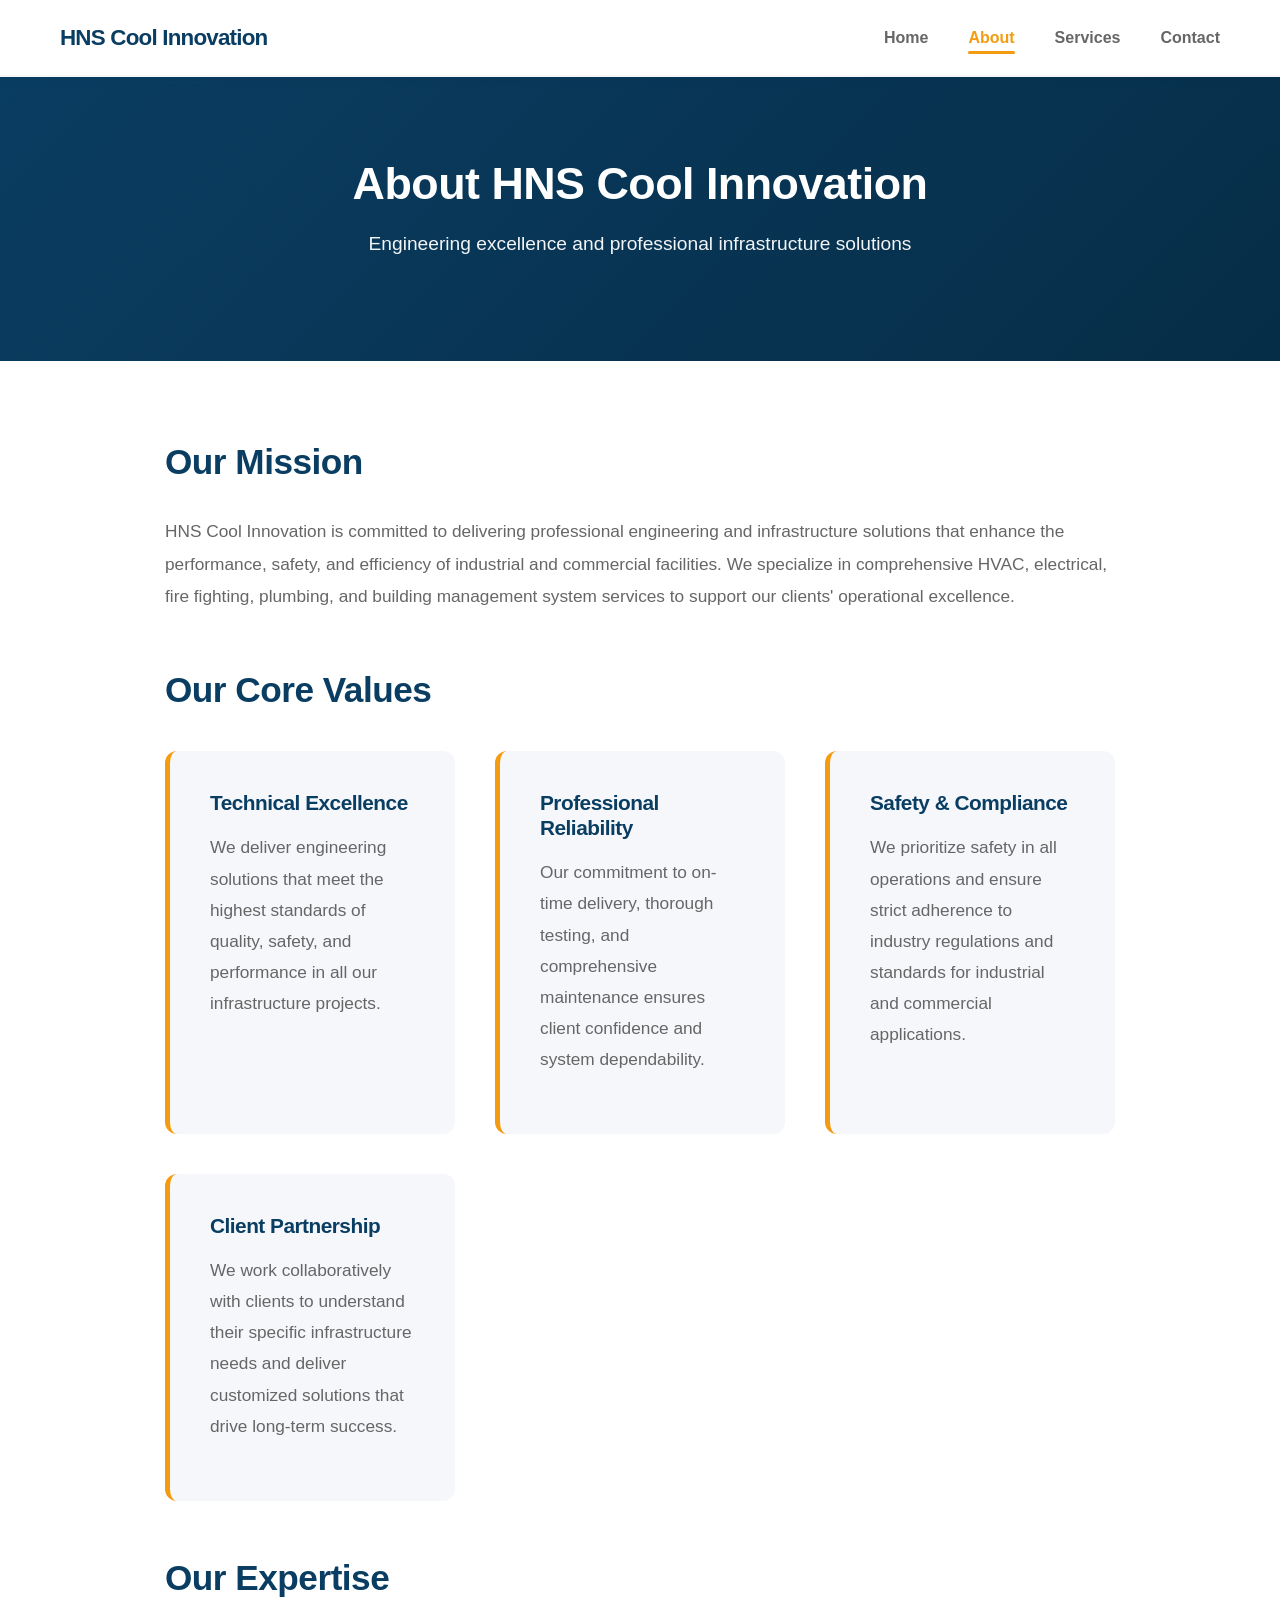
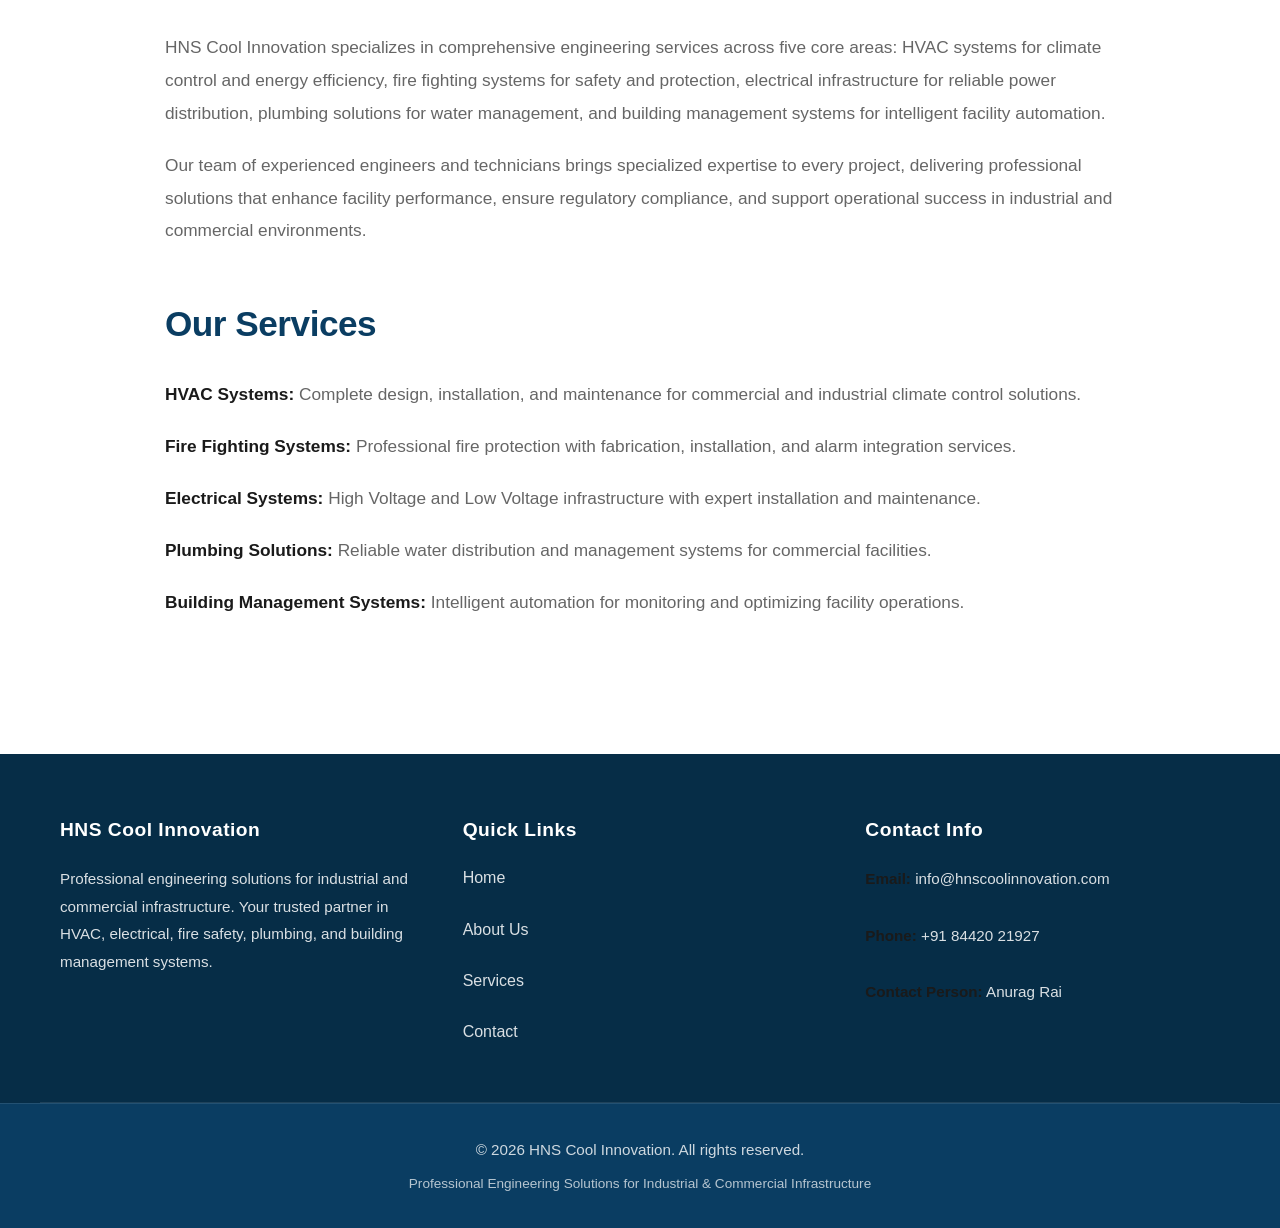
==== commit 3f8993fc: "Fix: Update contact information globally across all pages - Correct phone number (+91 84420 21927) a" ====
--- a/about.html
+++ b/about.html
@@ -3,8 +3,9 @@
 <head>
     <meta charset="UTF-8">
     <meta name="viewport" content="width=device-width, initial-scale=1.0">
-    <meta name="description" content="Learn more about HNS Cool Innovation - Engineering expertise in HVAC, electrical, fire fighting, plumbing, and building management systems">
-    <title>About HNS Cool Innovation</title>
+    <meta name="description" content="About HNS Cool Innovation - Professional engineering services company. Learn about our expertise in HVAC, Fire Fighting, Electrical, Plumbing & BMS solutions. Contact: +91 84420 21927">
+    <meta name="keywords" content="engineering company, HVAC services, fire protection systems, electrical contractor, infrastructure solutions">
+    <title>About Us - HNS Cool Innovation | Professional Engineering Services</title>
     <link rel="stylesheet" href="style.css">
 </head>
 <body>
@@ -106,8 +107,8 @@
             <div class="footer-section">
                 <h3>Contact Info</h3>
                 <p><strong>Email:</strong> <a href="mailto:info@hnscoolinnovation.com">info@hnscoolinnovation.com</a></p>
-                <p><strong>Phone:</strong> <a href="tel:+1-555-123-4567">+1 (555) 123-4567</a></p>
-                <p><strong>Address:</strong> Engineering Solutions Center, Industrial Park, Suite 200, Tech City, TC 12345</p>
+                <p><strong>Phone:</strong> <a href="tel:+918442021927">+91 84420 21927</a></p>
+                <p><strong>Contact Person:</strong> Anurag Rai</p>
             </div>
         </div>
         <div class="footer-bottom">
--- a/style.css
+++ b/style.css
@@ -195,30 +195,93 @@
 /* ==================== */
 
 .hero {
-    background: linear-gradient(135deg, var(--primary) 0%, var(--primary-dark) 100%);
-    color: #ffffff;
-    padding: 140px 20px;
-    text-align: center;
     position: relative;
     overflow: hidden;
-}
-
-.hero::before {
-    content: '';
+    padding: 140px 20px;
+    text-align: center;
+    min-height: 600px;
+    display: flex;
+    align-items: center;
+    justify-content: center;
+}
+
+/* Hero Slider */
+.hero-slider {
     position: absolute;
     top: 0;
     left: 0;
     right: 0;
     bottom: 0;
-    background: url('data:image/svg+xml,<svg xmlns="http://www.w3.org/2000/svg" viewBox="0 0 1200 600"><defs><pattern id="grid" width="40" height="40" patternUnits="userSpaceOnUse"><path d="M 40 0 L 0 0 0 40" fill="none" stroke="rgba(255,255,255,0.05)" stroke-width="1"/></pattern></defs><rect width="1200" height="600" fill="url(%23grid)"/></svg>');
-    pointer-events: none;
+    width: 100%;
+    height: 100%;
+    z-index: 0;
+}
+
+.hero-slide {
+    position: absolute;
+    top: 0;
+    left: 0;
+    width: 100%;
+    height: 100%;
+    background-size: cover;
+    background-position: center;
+    opacity: 0;
+    animation: slideShow 20s infinite;
+    background-attachment: fixed;
+}
+
+.hero-slide:nth-child(1) {
+    animation-delay: 0s;
+}
+
+.hero-slide:nth-child(2) {
+    animation-delay: 4s;
+}
+
+.hero-slide:nth-child(3) {
+    animation-delay: 8s;
+}
+
+.hero-slide:nth-child(4) {
+    animation-delay: 12s;
+}
+
+.hero-slide:nth-child(5) {
+    animation-delay: 16s;
+}
+
+@keyframes slideShow {
+    0% {
+        opacity: 0;
+    }
+    10% {
+        opacity: 1;
+    }
+    80% {
+        opacity: 1;
+    }
+    100% {
+        opacity: 0;
+    }
+}
+
+.hero-slide-overlay {
+    position: absolute;
+    top: 0;
+    left: 0;
+    right: 0;
+    bottom: 0;
+    background: linear-gradient(135deg, rgba(10, 61, 98, 0.75) 0%, rgba(6, 45, 71, 0.75) 100%);
+    width: 100%;
+    height: 100%;
 }
 
 .hero-content {
     position: relative;
-    z-index: 1;
+    z-index: 2;
     max-width: 900px;
     margin: 0 auto;
+    color: #ffffff;
 }
 
 .hero-content h1 {
@@ -227,6 +290,7 @@
     color: #ffffff;
     font-weight: 800;
     line-height: 1.3;
+    text-shadow: 0 2px 10px rgba(0, 0, 0, 0.3);
 }
 
 .hero-content p {
@@ -234,6 +298,7 @@
     margin-bottom: 2.5rem;
     color: rgba(255, 255, 255, 0.95);
     line-height: 1.8;
+    text-shadow: 0 1px 5px rgba(0, 0, 0, 0.2);
 }
 
 /* ==================== */
@@ -496,22 +561,44 @@
 
 .service-preview-card {
     background-color: #ffffff;
-    padding: 2rem;
     border-radius: 12px;
     text-align: center;
     border: 2px solid var(--border-light);
     transition: all var(--transition);
+    overflow: hidden;
+    display: flex;
+    flex-direction: column;
+}
+
+.service-preview-image {
+    width: 100%;
+    height: 200px;
+    overflow: hidden;
+    background-color: var(--secondary);
+}
+
+.service-preview-image img {
+    width: 100%;
+    height: 100%;
+    object-fit: cover;
+    transition: transform 0.3s ease;
+    display: block;
+}
+
+.service-preview-card:hover .service-preview-image img {
+    transform: scale(1.08);
 }
 
 .service-preview-card:hover {
     border-color: var(--accent);
-    transform: translateY(-6px);
+    transform: translateY(-8px);
     box-shadow: var(--shadow-lg);
 }
 
 .service-preview-icon {
     font-size: 3rem;
-    margin-bottom: 1.2rem;
+    margin-bottom: 1rem;
+    margin-top: 1.5rem;
     display: block;
 }
 
@@ -519,13 +606,37 @@
     color: var(--primary);
     margin-bottom: 0.8rem;
     font-size: 1.3rem;
+    padding: 0 1.5rem;
 }
 
 .service-preview-card p {
     color: var(--text-muted);
     font-size: 0.95rem;
-    margin-bottom: 0;
+    margin-bottom: 1.2rem;
     line-height: 1.7;
+    padding: 0 1.5rem;
+    flex-grow: 1;
+}
+
+.service-card-cta {
+    display: inline-block;
+    padding: 12px 28px;
+    background-color: var(--accent);
+    color: #ffffff;
+    border: none;
+    border-radius: 8px;
+    font-size: 0.95rem;
+    font-weight: 700;
+    text-decoration: none;
+    cursor: pointer;
+    transition: all var(--transition);
+    margin: 0 1.5rem 1.5rem;
+}
+
+.service-card-cta:hover {
+    background-color: var(--accent-dark);
+    transform: translateY(-3px);
+    box-shadow: 0 6px 16px rgba(243, 156, 18, 0.25);
 }
 
 .services-preview-cta {
@@ -534,13 +645,159 @@
 }
 
 /* ==================== */
-/* 9. CTA SECTION       */
+/* 9. TESTIMONIALS      */
+/* ==================== */
+
+.testimonials-section {
+    padding: 100px 20px;
+    background-color: var(--secondary);
+}
+
+.testimonials-section h2 {
+    text-align: center;
+    color: var(--primary);
+    margin-bottom: 3.5rem;
+    font-weight: 800;
+}
+
+.testimonials-grid {
+    display: grid;
+    grid-template-columns: repeat(auto-fit, minmax(310px, 1fr));
+    gap: 2.5rem;
+    max-width: 1200px;
+    margin: 0 auto;
+}
+
+.testimonial-card {
+    background-color: #ffffff;
+    padding: 2.5rem;
+    border-radius: 12px;
+    border: 1px solid var(--border-light);
+    transition: all var(--transition);
+    display: flex;
+    flex-direction: column;
+    position: relative;
+}
+
+.testimonial-card::before {
+    content: '"';
+    position: absolute;
+    top: 1rem;
+    left: 1.5rem;
+    font-size: 4rem;
+    color: var(--accent);
+    opacity: 0.2;
+    line-height: 0.5;
+}
+
+.testimonial-card:hover {
+    transform: translateY(-8px);
+    box-shadow: var(--shadow-lg);
+    border-color: var(--accent);
+}
+
+.testimonial-quote {
+    color: var(--text-dark);
+    font-size: 1rem;
+    line-height: 1.8;
+    margin-bottom: 1.8rem;
+    font-style: italic;
+    flex-grow: 1;
+    margin-top: 0.5rem;
+}
+
+.testimonial-author {
+    color: var(--primary);
+    font-weight: 700;
+    font-size: 1.05rem;
+    margin-bottom: 0.3rem;
+}
+
+.testimonial-company {
+    color: var(--text-muted);
+    font-size: 0.9rem;
+    font-weight: 500;
+}
+
+/* ==================== */
+/* 9A. PROJECTS         */
+/* ==================== */
+
+.projects-section {
+    padding: 100px 20px;
+    background-color: #ffffff;
+}
+
+.projects-section h2 {
+    text-align: center;
+    color: var(--primary);
+    margin-bottom: 0.8rem;
+    font-weight: 800;
+}
+
+.section-subtitle {
+    text-align: center;
+    color: var(--text-muted);
+    font-size: 1.15rem;
+    margin-bottom: 3.5rem !important;
+    font-weight: 500;
+}
+
+.projects-grid {
+    display: grid;
+    grid-template-columns: repeat(auto-fit, minmax(310px, 1fr));
+    gap: 2.5rem;
+    max-width: 1200px;
+    margin: 0 auto;
+}
+
+.project-card {
+    background-color: var(--secondary);
+    padding: 2.5rem;
+    border-radius: 12px;
+    border: 1px solid var(--border-light);
+    text-align: center;
+    transition: all var(--transition);
+    display: flex;
+    flex-direction: column;
+}
+
+.project-card:hover {
+    transform: translateY(-8px);
+    box-shadow: var(--shadow-lg);
+    border-color: var(--accent);
+    background-color: #ffffff;
+}
+
+.project-icon {
+    font-size: 3.5rem;
+    margin-bottom: 1.2rem;
+    display: block;
+}
+
+.project-card h3 {
+    color: var(--primary);
+    font-size: 1.4rem;
+    margin-bottom: 1rem;
+    font-weight: 700;
+}
+
+.project-card p {
+    color: var(--text-muted);
+    font-size: 0.95rem;
+    line-height: 1.8;
+    margin: 0;
+    flex-grow: 1;
+}
+
+/* ==================== */
+/* 10. CTA SECTION      */
 /* ==================== */
 
 .cta-section {
     background: linear-gradient(135deg, var(--primary) 0%, var(--primary-dark) 100%);
     color: #ffffff;
-    padding: 80px 20px;
+    padding: 100px 20px;
     text-align: center;
 }
 
@@ -548,6 +805,7 @@
     color: #ffffff;
     margin-bottom: 1rem;
     font-weight: 800;
+    font-size: 2.5rem;
 }
 
 .cta-section p {
@@ -555,6 +813,48 @@
     margin-bottom: 2.5rem;
     font-size: 1.15rem;
     line-height: 1.8;
+    max-width: 600px;
+    margin-left: auto;
+    margin-right: auto;
+}
+
+.cta-buttons-group {
+    display: flex;
+    gap: 2rem;
+    justify-content: center;
+    flex-wrap: wrap;
+}
+
+.cta-buttons-group .cta-button {
+    padding: 16px 40px;
+    font-size: 1.05rem;
+    font-weight: 800;
+    box-shadow: 0 8px 24px rgba(0, 0, 0, 0.2);
+}
+
+.cta-buttons-group .cta-button.primary {
+    background-color: var(--accent);
+    color: #ffffff;
+    border-color: var(--accent);
+}
+
+.cta-buttons-group .cta-button.primary:hover {
+    background-color: var(--accent-dark);
+    border-color: var(--accent-dark);
+    transform: translateY(-4px);
+    box-shadow: 0 12px 32px rgba(243, 156, 18, 0.4);
+}
+
+.cta-buttons-group .cta-button.secondary {
+    background-color: rgba(255, 255, 255, 0.15);
+    border: 2px solid rgba(255, 255, 255, 0.8);
+    color: #ffffff;
+}
+
+.cta-buttons-group .cta-button.secondary:hover {
+    background-color: rgba(255, 255, 255, 0.25);
+    border-color: #ffffff;
+    transform: translateY(-4px);
 }
 
 /* ==================== */
@@ -579,6 +879,42 @@
     color: rgba(255, 255, 255, 0.95);
     font-size: 1.2rem;
     line-height: 1.8;
+}
+
+/* Page Header with Maps Background */
+.page-header-with-map {
+    position: relative;
+    overflow: hidden;
+}
+
+.map-background {
+    position: absolute;
+    top: 0;
+    left: 0;
+    width: 100%;
+    height: 100%;
+    z-index: 1;
+}
+
+.map-background iframe {
+    width: 100%;
+    height: 100%;
+    border: none;
+}
+
+.map-overlay {
+    position: absolute;
+    top: 0;
+    left: 0;
+    width: 100%;
+    height: 100%;
+    background: rgba(10, 61, 98, 0.75);
+    z-index: 2;
+}
+
+.page-header-with-map .container {
+    position: relative;
+    z-index: 3;
 }
 
 /* ==================== */
@@ -709,21 +1045,26 @@
 .service-cta {
     text-align: center;
     padding: 3.5rem 2rem;
-    background-color: #ffffff;
+    background: linear-gradient(135deg, rgba(243, 156, 18, 0.08) 0%, rgba(243, 156, 18, 0.04) 100%);
     border-radius: 12px;
-    border: 2px solid var(--border-light);
+    border: 2px solid var(--accent);
+    margin-top: 4rem;
 }
 
 .service-cta h2 {
     color: var(--primary);
     margin-bottom: 1rem;
     font-size: 2rem;
+    font-weight: 800;
 }
 
 .service-cta p {
     font-size: 1.1rem;
     color: var(--text-muted);
     margin-bottom: 2.5rem;
+    max-width: 600px;
+    margin-left: auto;
+    margin-right: auto;
 }
 
 /* ==================== */
@@ -803,10 +1144,48 @@
 }
 
 /* ==================== */
-/* 14. FORM STYLES      */
+/* 14. LOCATION SECTION */
+/* ==================== */
+
+.location-section {
+    padding: 80px 20px;
+    background-color: var(--secondary);
+}
+
+.location-section h2 {
+    text-align: center;
+    color: var(--primary);
+    margin-bottom: 3rem;
+    font-size: 2.2rem;
+    font-weight: 800;
+}
+
+.map-container {
+    max-width: 1100px;
+    margin: 0 auto;
+    border-radius: 12px;
+    overflow: hidden;
+    box-shadow: var(--shadow-lg);
+}
+
+.map-container iframe {
+    display: block;
+    width: 100%;
+    height: 400px;
+}
+
+/* ==================== */
+/* 15. FORM STYLES      */
 /* ==================== */
 
 .form-group {
+    margin-bottom: 1.8rem;
+}
+
+.form-row {
+    display: grid;
+    grid-template-columns: repeat(auto-fit, minmax(250px, 1fr));
+    gap: 1.5rem;
     margin-bottom: 1.8rem;
 }
 
@@ -818,7 +1197,19 @@
     font-size: 0.95rem;
 }
 
+.required {
+    color: #e74c3c;
+    font-weight: 800;
+}
+
+.optional {
+    color: var(--text-muted);
+    font-weight: 400;
+    font-size: 0.85rem;
+}
+
 .form-group input,
+.form-group select,
 .form-group textarea {
     width: 100%;
     padding: 14px;
@@ -827,18 +1218,70 @@
     font-family: inherit;
     font-size: 1rem;
     transition: all var(--transition);
+    background-color: #ffffff;
+    color: var(--text-dark);
+}
+
+.form-group select {
+    cursor: pointer;
+    appearance: none;
+    background-image: url("data:image/svg+xml,%3Csvg xmlns='http://www.w3.org/2000/svg' width='12' height='12' viewBox='0 0 12 12'%3E%3Cpath fill='%230A3D62' d='M6 9L1 4h10z'/%3E%3C/svg%3E");
+    background-repeat: no-repeat;
+    background-position: right 12px center;
+    padding-right: 36px;
 }
 
 .form-group input:focus,
+.form-group select:focus,
 .form-group textarea:focus {
     outline: none;
     border-color: var(--accent);
     box-shadow: 0 0 0 4px rgba(243, 156, 18, 0.1);
+    background-color: rgba(243, 156, 18, 0.02);
 }
 
 .form-group textarea {
     resize: vertical;
     min-height: 120px;
+}
+
+.form-intro {
+    color: var(--text-muted);
+    margin-bottom: 2rem;
+    font-size: 0.95rem;
+    line-height: 1.6;
+}
+
+.form-submit {
+    width: 100%;
+    padding: 16px;
+    font-size: 1.1rem;
+    font-weight: 800;
+    margin-top: 1.5rem;
+}
+
+.form-submit:hover {
+    transform: translateY(-3px);
+}
+
+.form-trust-section {
+    background-color: rgba(243, 156, 18, 0.08);
+    padding: 1.8rem;
+    border-radius: 8px;
+    margin-top: 2rem;
+    border-left: 4px solid var(--accent);
+}
+
+.trust-text {
+    margin: 0.8rem 0;
+    color: var(--primary);
+    font-size: 0.95rem;
+    line-height: 1.6;
+}
+
+.trust-text strong {
+    color: var(--accent);
+    font-weight: 800;
 }
 
 .form-note {
@@ -980,6 +1423,7 @@
 
     .hero {
         padding: 100px 20px;
+        min-height: 500px;
     }
 
     .hero-content h1 {
@@ -993,6 +1437,10 @@
     .hero-buttons {
         gap: 1.2rem;
         margin-top: 2rem;
+    }
+
+    .service-preview-image {
+        height: 150px;
     }
 
     .cta-button {
@@ -1017,10 +1465,30 @@
     .services-preview,
     .stats-section,
     .trust-section,
+    .testimonials-section,
+    .projects-section,
     .about-content,
     .contact-content,
+    .location-section,
     .cta-section {
         padding: 60px 20px;
+    }
+
+    .map-container iframe {
+        height: 300px;
+    }
+
+    .cta-buttons-group {
+        gap: 1.5rem;
+    }
+
+    .cta-buttons-group .cta-button {
+        padding: 14px 32px;
+        font-size: 1rem;
+    }
+
+    .service-cta {
+        padding: 2.5rem 1.5rem;
     }
 
     .services-preview-grid {
@@ -1030,6 +1498,12 @@
     .trust-grid {
         grid-template-columns: repeat(auto-fit, minmax(200px, 1fr));
         gap: 1.5rem;
+    }
+
+    .testimonials-grid,
+    .projects-grid {
+        grid-template-columns: 1fr;
+        gap: 1.8rem;
     }
 
     .stats-grid {
@@ -1079,6 +1553,7 @@
 
     .hero {
         padding: 70px 20px;
+        min-height: 400px;
     }
 
     .hero-content h1 {
@@ -1094,6 +1569,10 @@
         flex-direction: column;
         gap: 1rem;
         margin-top: 1.5rem;
+    }
+
+    .service-preview-image {
+        height: 120px;
     }
 
     .cta-button {
@@ -1108,8 +1587,15 @@
     .values-grid,
     .trust-grid,
     .stats-grid,
-    .services-preview-grid {
+    .services-preview-grid,
+    .testimonials-grid,
+    .projects-grid {
         grid-template-columns: 1fr;
+    }
+
+    .testimonial-card,
+    .project-card {
+        padding: 2rem;
     }
 
     .stat-card {
@@ -1133,7 +1619,41 @@
     }
 
     .cta-section h2 {
-        font-size: 1.3rem;
+        font-size: 1.8rem;
+    }
+
+    .cta-buttons-group {
+        flex-direction: column;
+        gap: 1rem;
+    }
+
+    .cta-buttons-group .cta-button {
+        display: block;
+        width: 100%;
+        padding: 13px 24px;
+        font-size: 0.95rem;
+    }
+
+    .location-section {
+        padding: 40px 20px;
+    }
+
+    .location-section h2 {
+        font-size: 1.6rem;
+        margin-bottom: 2rem;
+    }
+
+    .map-container iframe {
+        height: 250px;
+    }
+
+    .service-cta {
+        padding: 2rem 1.5rem;
+        margin-top: 3rem;
+    }
+
+    .form-row {
+        grid-template-columns: 1fr;
     }
 
     .features,
